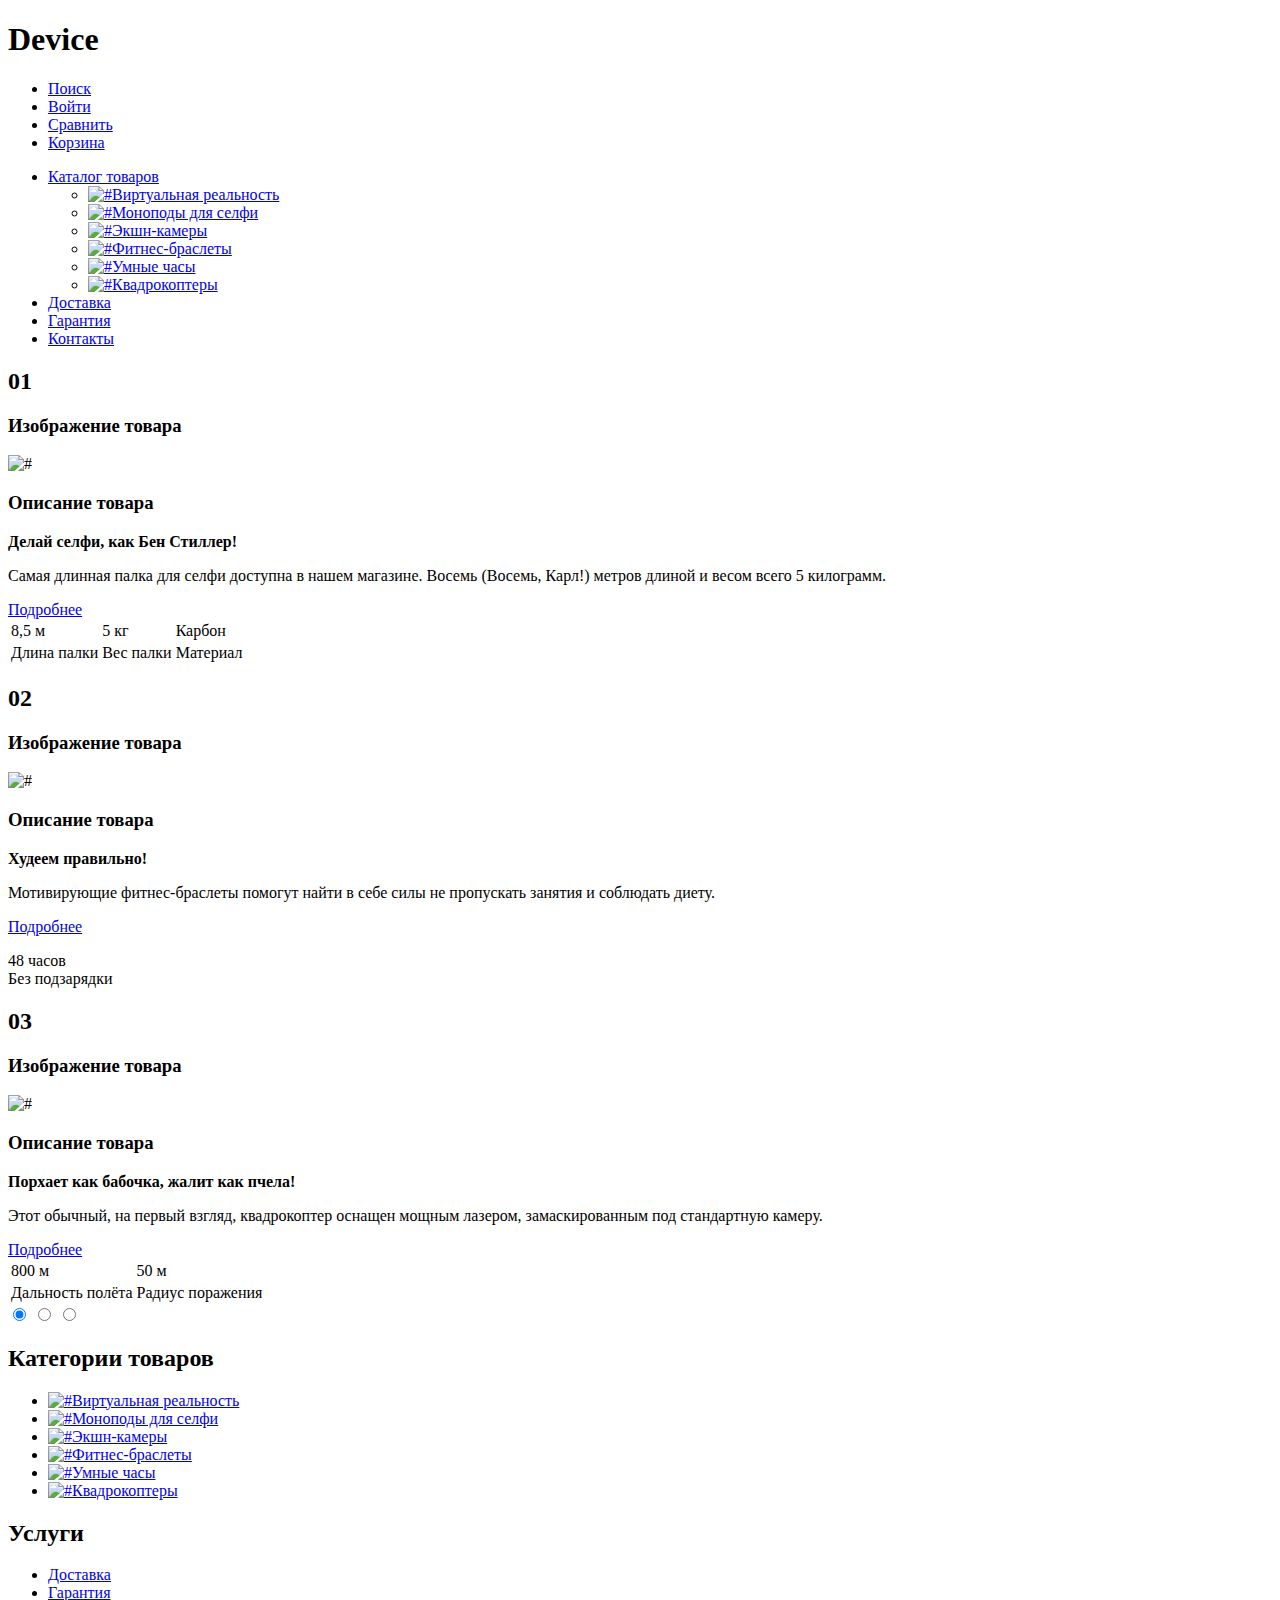
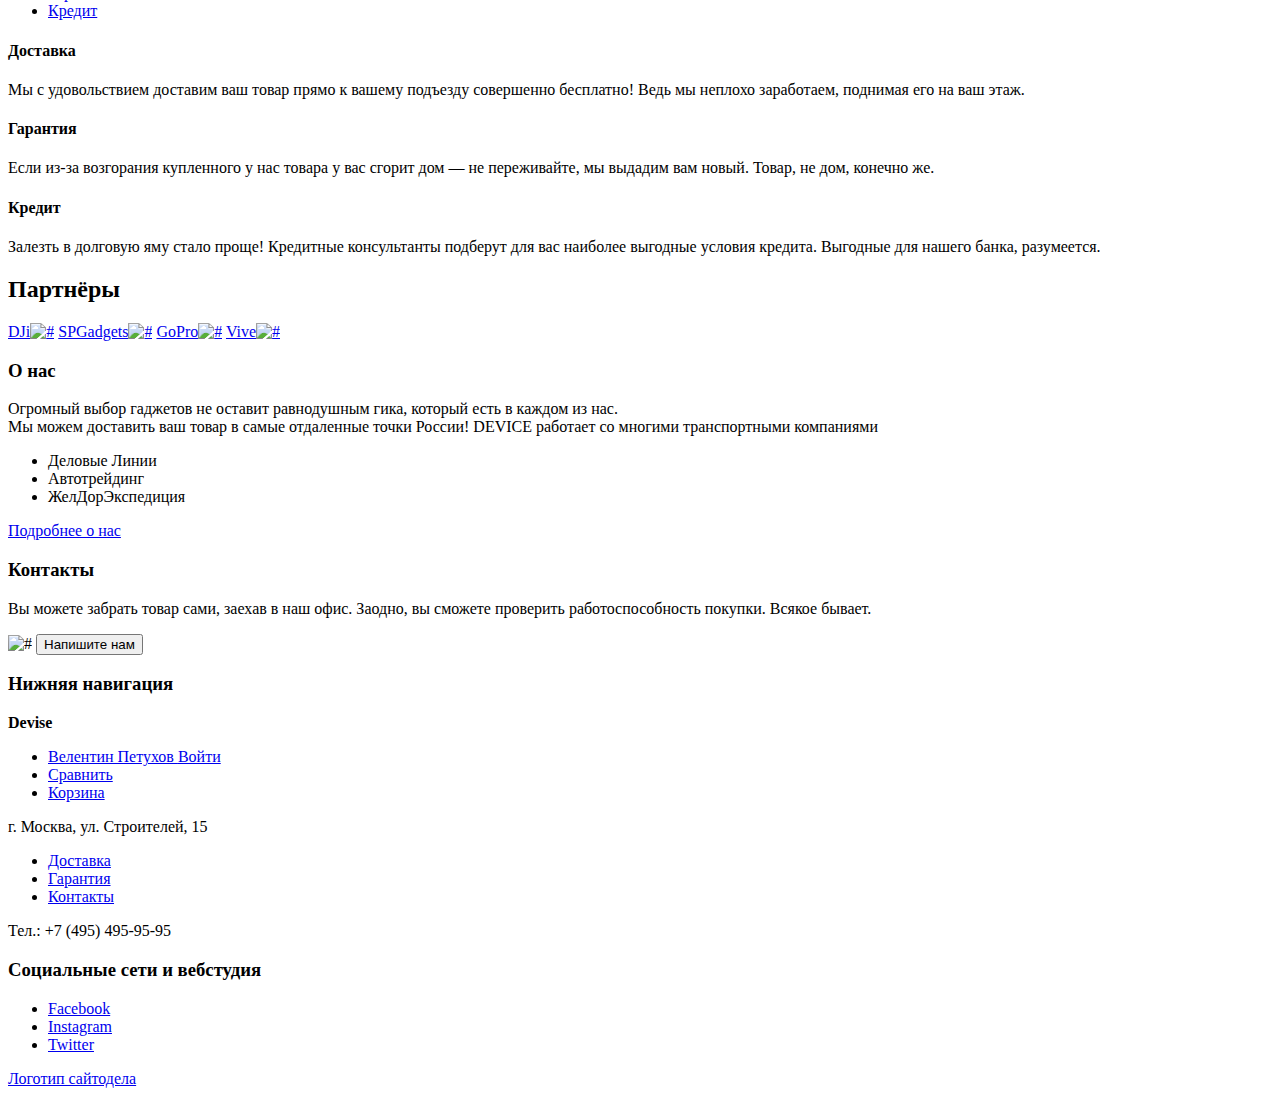
==== index.html @ 318ffa0a "Поменял" ====
<!DOCTYPE html>
<html lang="ru">
<head>
    <meta charset="UTF-8">
    <title>Devise</title>
</head>
<body>
    <header>
        <h1 id="logo">Device</h1>
        <nav>
            <ul class="">
                <li><a href="#">Поиск</a></li>
                <li><a href="#">Войти</a></li>
                <li><a href="#">Сравнить</a></li>
                <li><a href="#">Корзина</a></li>
            </ul>
            <ul class="">
                <li><a href="#">Каталог товаров</a>
                    <ul>
                        <li><a href="#"><img src="#" alt="#">Виртуальная реальность</a></li>
                        <li><a href="#"><img src="#" alt="#">Моноподы для селфи</a></li>
                        <li><a href="#"><img src="#" alt="#">Экшн-камеры</a></li>
                        <li><a href="#"><img src="#" alt="#">Фитнес-браслеты</a></li>
                        <li><a href="#"><img src="#" alt="#">Умные часы</a></li>
                        <li><a href="#"><img src="#" alt="#">Квадрокоптеры</a></li>
                    </ul>
                </li>
                <li><a href="#">Доставка</a></li>
                <li><a href="#">Гарантия</a></li>
                <li><a href="#">Контакты</a></li>
            </ul>
        </nav>
    </header>
    <main>
        <div class="slider-promo">
                <article class="slider-element-1">
                    <h2 class="hidden">01</h2>
                    <section>
                        <h3 class="hidden">Изображение товара</h3>
                        <img src="#" alt="#">
                    </section>
                    <section>
                        <h3 class="hidden">Описание товара</h3>
                        <b>Делай селфи,
                        как Бен Стиллер!</b>
                        <p>Самая длинная палка для селфи доступна в нашем магазине.
                        Восемь (Восемь, Карл!) метров длиной и весом всего 5 килограмм.</p>
                        <a href="#">Подробнее</a>
                        <table>
                            <tr>
                                <td>8,5 м</td>
                                <td>5 кг</td>
                                <td>Карбон</td>
                            </tr>
                            <tr>
                                <td>Длина палки</td>
                                <td>Вес палки</td>
                                <td>Материал</td>
                            </tr>
                        </table>
                    </section>
                </article>
                <article class="slider-element-2">
                    <h2 class="hidden">02</h2>
                    <section>
                        <h3 class="hidden">Изображение товара</h3>
                        <img src="#" alt="#">
                    </section>
                    <section>
                        <h3 class="hidden">Описание товара</h3>
                        <b>Худеем
                        правильно!</b>
                        <p>Мотивирующие фитнес-браслеты помогут найти в себе силы
                        не пропускать занятия и соблюдать диету.</p>
                        <a href="#">Подробнее</a>
                        <p>
                            48 часов<br>
                            <span>Без подзарядки</span>
                        </p>
                    </section>
                </article>
                <article class="slider-element-3">
                    <h2 class="hidden">03</h2>
                    <section>
                        <h3 class="hidden">Изображение товара</h3>
                        <img src="#" alt="#">
                    </section>
                    <section>
                        <h3 class="hidden">Описание товара</h3>
                        <b>Порхает как бабочка,
                        жалит как пчела!</b>
                        <p>Этот обычный, на первый взгляд, квадрокоптер оснащен
                        мощным лазером, замаскированным под стандартную камеру.</p>
                        <a href="#">Подробнее</a>
                        <table>
                            <tr>
                                <td>800 м</td>
                                <td>50 м</td>
                            </tr>
                            <tr>
                                <td>Дальность полёта</td>
                                <td>Радиус поражения</td>
                            </tr>
                        </table>
                    </section>
                </article>
            <form action="№">
                <input type="radio" name="slide-number" value="1" id="slide-1" checked>
                <input type="radio" name="slide-number" value="2" id="slide-2">
                <input type="radio" name="slide-number" value="3" id="slide-3">
            </form>
            <!-- 100% тут блоки надо немного иначе расположить, чтобы работало как надо, но это я пока для наглядности так поставил. Потом бы разобрался) -->
        </div>
        <section class="catalog-categories">
            <h2 class="hidden">Категории товаров</h2>
            <ul>
                <li><a href="#"><img src="#" alt="#">Виртуальная реальность</a></li>
                <li><a href="#"><img src="#" alt="#">Моноподы для селфи</a></li>
                <li><a href="#"><img src="#" alt="#">Экшн-камеры</a></li>
                <li><a href="#"><img src="#" alt="#">Фитнес-браслеты</a></li>
                <li><a href="#"><img src="#" alt="#">Умные часы</a></li>
                <li><a href="#"><img src="#" alt="#">Квадрокоптеры</a></li>
            </ul>
        </section>
        <section class="services">
            <h2 class="hidden">Услуги</h2>
            <ul>
                <li><a href="#">Доставка</a></li>
                <li><a href="#">Гарантия</a></li>
                <li><a href="#">Кредит</a></li>
            </ul>
            <section>
                <h4>Доставка</h4>
                <p>Мы с удовольствием доставим ваш товар прямо к вашему подъезду совершенно бесплатно! Ведь мы неплохо заработаем, поднимая его на ваш этаж.</p>
            </section>
            <section>
                <h4>Гарантия</h4>
                <p>Если из-за возгорания купленного у нас товара у вас сгорит дом — не переживайте, мы выдадим вам новый. Товар, не дом, конечно же.</p>
            </section>
            <section>
                <h4>Кредит</h4>
                <p>Залезть в долговую яму стало проще! Кредитные консультанты подберут для вас наиболее выгодные условия кредита. Выгодные для нашего банка, разумеется.</p>
            </section>
        </section>
        <section class="partners">
            <h2 class="hidden">Партнёры</h2>
            <a href="#">DJi<img src="#" alt="#"></a>
            <a href="#">SPGadgets<img src="#" alt="#"></a>
            <a href="#">GoPro<img src="#" alt="#"></a>
            <a href="#">Vive<img src="#" alt="#"></a>
        </section>
        <div class="container">
            <section class="about us">
                <h3>О нас</h3>
                <p>Огромный выбор гаджетов не оставит равнодушным гика, который есть в каждом из нас.
                <br>
                Мы можем доставить ваш товар в самые отдаленные точки России! DEVICE работает со многими транспортными компаниями</p>
                <ul class="partners-delivery">
                    <li>Деловые Линии</li>
                    <li>Автотрейдинг</li>
                    <li>ЖелДорЭкспедиция</li>
                </ul>
                <a href="#"><span>Подробнее о нас</span></a>
            </section>
            <section class="contacts">
                <h3>Контакты</h3>
                <p>Вы можете забрать товар сами, заехав в наш офис. Заодно, вы сможете проверить работоспособность покупки. Всякое бывает.</p>
                <img src="#" alt="#">
                <button>Напишите нам</button>
            </section>
        </div>
    </main>
    <footer>
        <div class="container">
            <section class="top">
                <h3 class="hidden">Нижняя навигация</h3>
                <a><b>Devise</b></a>
                <ul>
                    <li><a href="#">Велентин Петухов <span>Войти</span></a></li>
                    <li><a href="#">Сравнить</a></li>
                    <li><a href="#">Корзина</a></li>
                </ul>
                <p>г. Москва, ул. Строителей, 15</p>
                <ul>
                    <li><a href="#">Доставка</a></li>
                    <li><a href="#">Гарантия</a></li>
                    <li><a href="#">Контакты</a></li>
                </ul>
                <p>Тел.: +7 (495) 495-95-95</p>
            </section>
            <section class="bottom">
                <h3 class="hidden">Социальные сети и вебстудия</h3>
                <ul>
                    <li><a href="#">Facebook</a></li>
                    <li><a href="#">Instagram</a></li>
                    <li><a href="#">Twitter</a></li>
                </ul>
                <a href="#">Логотип сайтодела</a>
            </section>
        </div>
    </footer>
</body>
</html>
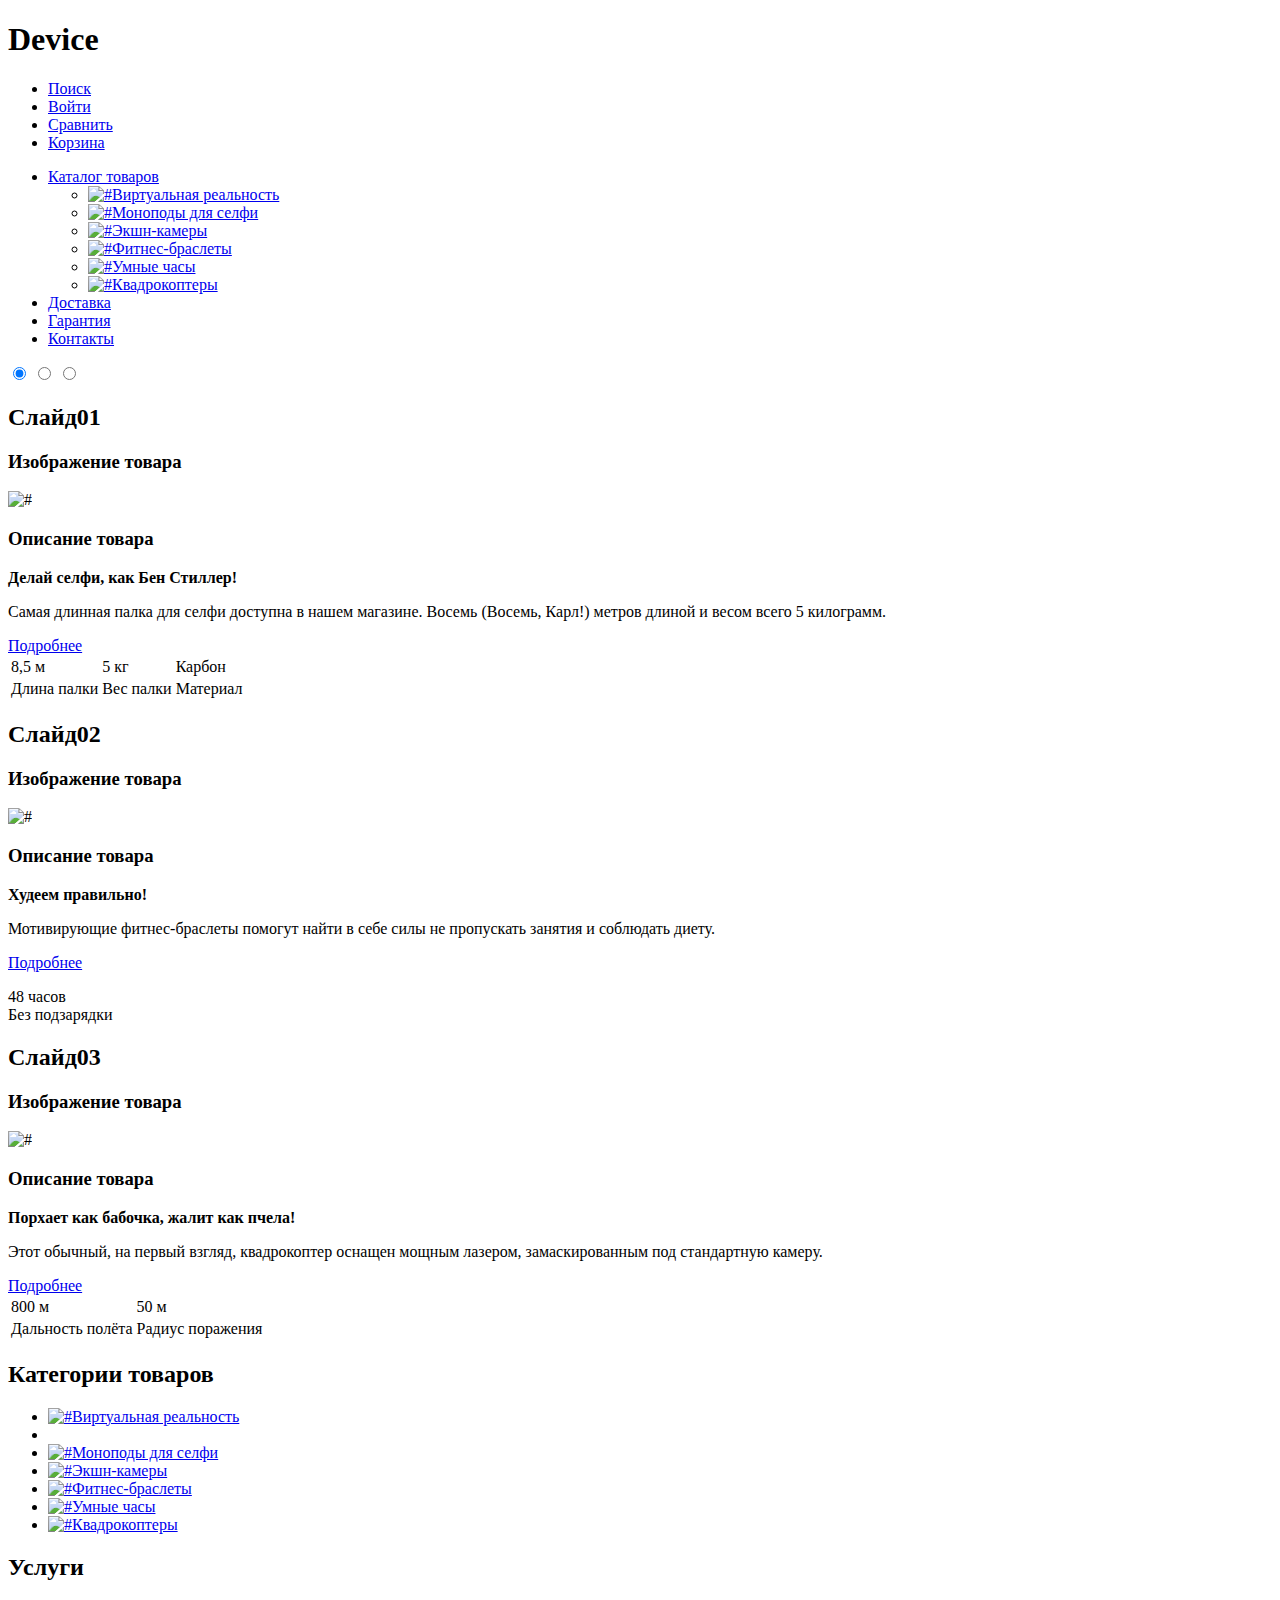
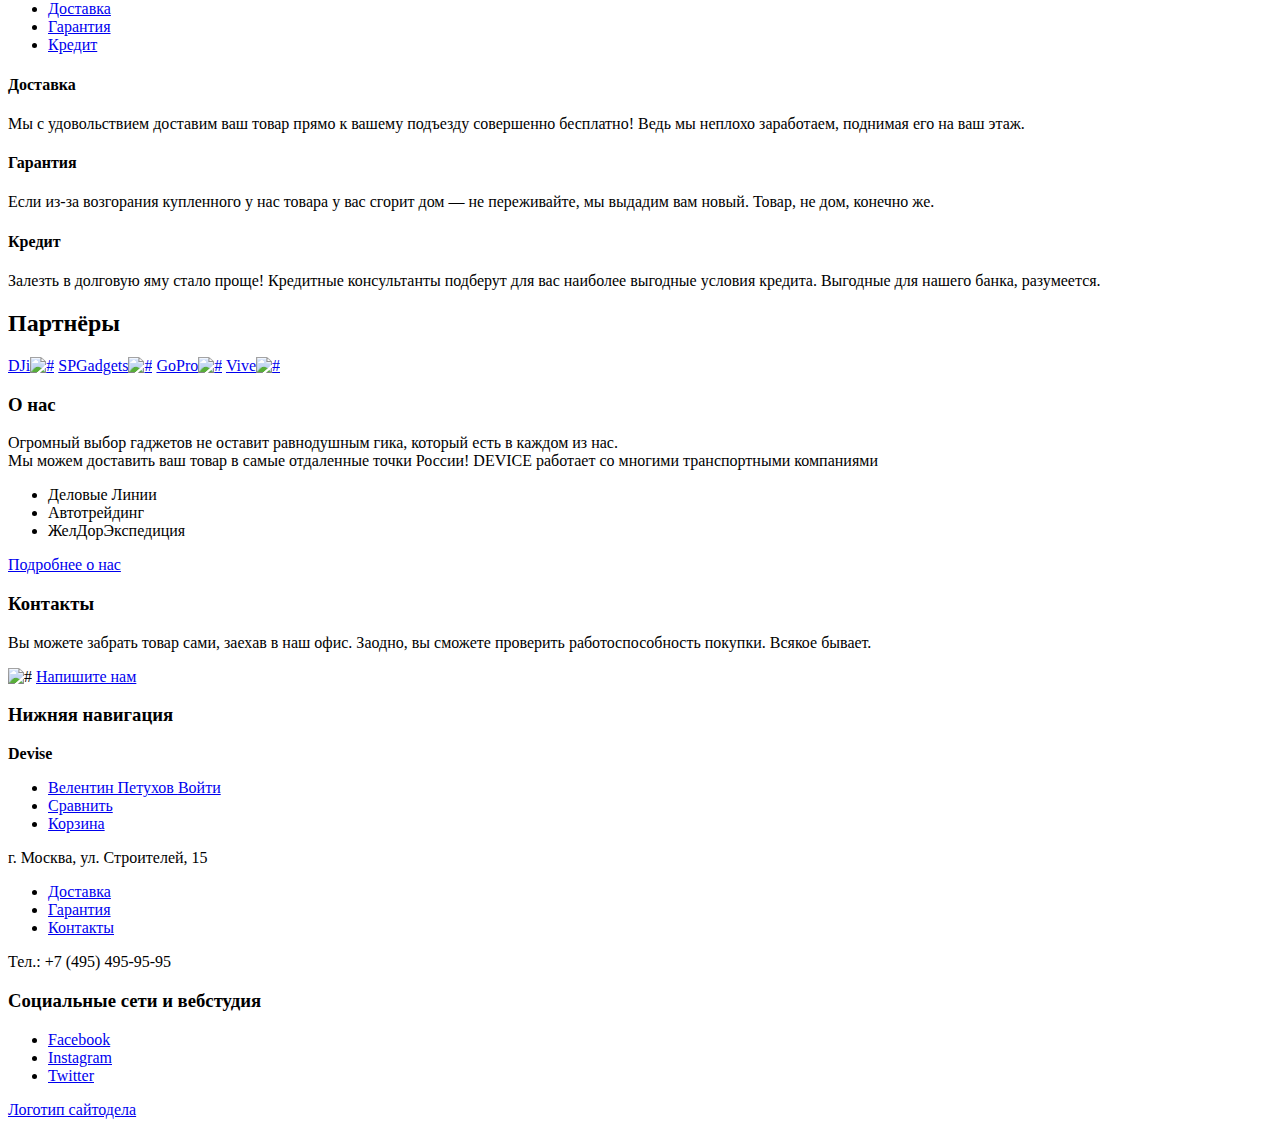
==== commit a3661c02: "Переименовал классы по БЭМ" ====
--- a/index.html
+++ b/index.html
@@ -7,46 +7,49 @@
 <body>
     <header>
         <h1 id="logo">Device</h1>
-        <nav>
-            <ul class="">
-                <li><a href="#">Поиск</a></li>
-                <li><a href="#">Войти</a></li>
-                <li><a href="#">Сравнить</a></li>
-                <li><a href="#">Корзина</a></li>
-            </ul>
-            <ul class="">
-                <li><a href="#">Каталог товаров</a>
+        <nav class="header-navigation">
+            <ul class="header-navigation__user-list">
+                <li class="header-navigation__user-item"><a href="#">Поиск</a></li>
+                <li class="header-navigation__user-item"><a href="#">Войти</a></li>
+                <li class="header-navigation__user-item"><a href="#">Сравнить</a></li>
+                <li class="header-navigation__user-item"><a href="#">Корзина</a></li>
+            </ul>
+            <ul class="header-navigation__site-list">
+                <li class="header-navigation__site-item"><a href="#">Каталог товаров</a>
                     <ul>
-                        <li><a href="#"><img src="#" alt="#">Виртуальная реальность</a></li>
-                        <li><a href="#"><img src="#" alt="#">Моноподы для селфи</a></li>
-                        <li><a href="#"><img src="#" alt="#">Экшн-камеры</a></li>
-                        <li><a href="#"><img src="#" alt="#">Фитнес-браслеты</a></li>
-                        <li><a href="#"><img src="#" alt="#">Умные часы</a></li>
-                        <li><a href="#"><img src="#" alt="#">Квадрокоптеры</a></li>
+                        <li class="header-navigation__site-sub-item"><a href="#"><img src="#" alt="#">Виртуальная реальность</a></li>
+                        <li class="header-navigation__site-sub-item"><a href="#"><img src="#" alt="#">Моноподы для селфи</a></li>
+                        <li class="header-navigation__site-sub-item"><a href="#"><img src="#" alt="#">Экшн-камеры</a></li>
+                        <li class="header-navigation__site-sub-item"><a href="#"><img src="#" alt="#">Фитнес-браслеты</a></li>
+                        <li class="header-navigation__site-sub-item"><a href="#"><img src="#" alt="#">Умные часы</a></li>
+                        <li class="header-navigation__site-sub-item"><a href="#"><img src="#" alt="#">Квадрокоптеры</a></li>
                     </ul>
                 </li>
-                <li><a href="#">Доставка</a></li>
-                <li><a href="#">Гарантия</a></li>
-                <li><a href="#">Контакты</a></li>
+                <li class="header-navigation__site-item"><a href="#">Доставка</a></li>
+                <li class="header-navigation__site-item"><a href="#">Гарантия</a></li>
+                <li class="header-navigation__site-item"><a href="#">Контакты</a></li>
             </ul>
         </nav>
     </header>
     <main>
-        <div class="slider-promo">
-                <article class="slider-element-1">
-                    <h2 class="hidden">01</h2>
-                    <section>
+        <div class="slider">
+            <input type="radio" name="slide-number" value="1" id="slide-1" checked>
+            <input type="radio" name="slide-number" value="2" id="slide-2">
+            <input type="radio" name="slide-number" value="3" id="slide-3">
+            <article class="slider__element-1">
+                    <h2><span class="hidden">Слайд</span>01</h2>
+                    <section class="slider__element-1-image">
                         <h3 class="hidden">Изображение товара</h3>
                         <img src="#" alt="#">
                     </section>
-                    <section>
+                    <section class="slider__element-1__product-description">
                         <h3 class="hidden">Описание товара</h3>
                         <b>Делай селфи,
                         как Бен Стиллер!</b>
                         <p>Самая длинная палка для селфи доступна в нашем магазине.
                         Восемь (Восемь, Карл!) метров длиной и весом всего 5 килограмм.</p>
-                        <a href="#">Подробнее</a>
-                        <table>
+                        <a class="button" href="#">Подробнее</a>
+                        <table class="slider__element-1__feature">
                             <tr>
                                 <td>8,5 м</td>
                                 <td>5 кг</td>
@@ -59,40 +62,40 @@
                             </tr>
                         </table>
                     </section>
-                </article>
-                <article class="slider-element-2">
-                    <h2 class="hidden">02</h2>
-                    <section>
+            </article>
+            <article class="slider__element-2">
+                    <h2><span class="hidden">Слайд</span>02</h2>
+                    <section class="slider__element-2-image">
                         <h3 class="hidden">Изображение товара</h3>
                         <img src="#" alt="#">
                     </section>
-                    <section>
+                    <section class="slider__element-2__product-description">
                         <h3 class="hidden">Описание товара</h3>
                         <b>Худеем
                         правильно!</b>
                         <p>Мотивирующие фитнес-браслеты помогут найти в себе силы
                         не пропускать занятия и соблюдать диету.</p>
                         <a href="#">Подробнее</a>
-                        <p>
+                        <p class="slider__element-1__feature">
                             48 часов<br>
                             <span>Без подзарядки</span>
                         </p>
                     </section>
-                </article>
-                <article class="slider-element-3">
-                    <h2 class="hidden">03</h2>
-                    <section>
+            </article>
+            <article class="slider__element-3">
+                    <h2><span class="hidden">Слайд</span>03</h2>
+                    <section class="slider__element-3-image">
                         <h3 class="hidden">Изображение товара</h3>
                         <img src="#" alt="#">
                     </section>
-                    <section>
+                    <section class="slider__element-3__product-description">
                         <h3 class="hidden">Описание товара</h3>
                         <b>Порхает как бабочка,
                         жалит как пчела!</b>
                         <p>Этот обычный, на первый взгляд, квадрокоптер оснащен
                         мощным лазером, замаскированным под стандартную камеру.</p>
                         <a href="#">Подробнее</a>
-                        <table>
+                        <table class="slider__element-1__feature">
                             <tr>
                                 <td>800 м</td>
                                 <td>50 м</td>
@@ -103,59 +106,54 @@
                             </tr>
                         </table>
                     </section>
-                </article>
-            <form action="№">
-                <input type="radio" name="slide-number" value="1" id="slide-1" checked>
-                <input type="radio" name="slide-number" value="2" id="slide-2">
-                <input type="radio" name="slide-number" value="3" id="slide-3">
-            </form>
+            </article>
             <!-- 100% тут блоки надо немного иначе расположить, чтобы работало как надо, но это я пока для наглядности так поставил. Потом бы разобрался) -->
         </div>
         <section class="catalog-categories">
             <h2 class="hidden">Категории товаров</h2>
-            <ul>
-                <li><a href="#"><img src="#" alt="#">Виртуальная реальность</a></li>
-                <li><a href="#"><img src="#" alt="#">Моноподы для селфи</a></li>
-                <li><a href="#"><img src="#" alt="#">Экшн-камеры</a></li>
+            <ul class="catalog-categories__list">
+                <li class="catalog-categories__item"><a href="#"><img src="#" alt="#">Виртуальная реальность<a><li>
+                <li class="catalog-categories__item"><a href="#"><img src="#" alt="#">Моноподы для селфи</a></li>
+                <li class="catalog-categories__item"><a href="#"><img src="#" alt="#">Экшн-камеры</a></li>
                 <li><a href="#"><img src="#" alt="#">Фитнес-браслеты</a></li>
-                <li><a href="#"><img src="#" alt="#">Умные часы</a></li>
-                <li><a href="#"><img src="#" alt="#">Квадрокоптеры</a></li>
+                <li class="catalog-categories__item"><a href="#"><img src="#" alt="#">Умные часы</a></li>
+                <li class="catalog-categories__item"><a href="#"><img src="#" alt="#">Квадрокоптеры</a></li>
             </ul>
         </section>
         <section class="services">
             <h2 class="hidden">Услуги</h2>
-            <ul>
+            <ul class="services__list">
                 <li><a href="#">Доставка</a></li>
                 <li><a href="#">Гарантия</a></li>
                 <li><a href="#">Кредит</a></li>
             </ul>
-            <section>
+            <section class="services__description">
                 <h4>Доставка</h4>
                 <p>Мы с удовольствием доставим ваш товар прямо к вашему подъезду совершенно бесплатно! Ведь мы неплохо заработаем, поднимая его на ваш этаж.</p>
             </section>
-            <section>
+            <section class="services__description">
                 <h4>Гарантия</h4>
                 <p>Если из-за возгорания купленного у нас товара у вас сгорит дом — не переживайте, мы выдадим вам новый. Товар, не дом, конечно же.</p>
             </section>
-            <section>
+            <section class="services__description">
                 <h4>Кредит</h4>
                 <p>Залезть в долговую яму стало проще! Кредитные консультанты подберут для вас наиболее выгодные условия кредита. Выгодные для нашего банка, разумеется.</p>
             </section>
         </section>
         <section class="partners">
             <h2 class="hidden">Партнёры</h2>
-            <a href="#">DJi<img src="#" alt="#"></a>
-            <a href="#">SPGadgets<img src="#" alt="#"></a>
-            <a href="#">GoPro<img src="#" alt="#"></a>
-            <a href="#">Vive<img src="#" alt="#"></a>
+            <a class="partners__company" href="#">DJi<img src="#" alt="#"></a>
+            <a class="partners__company" href="#">SPGadgets<img src="#" alt="#"></a>
+            <a class="partners__company" href="#">GoPro<img src="#" alt="#"></a>
+            <a class="partners__company" href="#">Vive<img src="#" alt="#"></a>
         </section>
         <div class="container">
-            <section class="about us">
+            <section class="about-us">
                 <h3>О нас</h3>
                 <p>Огромный выбор гаджетов не оставит равнодушным гика, который есть в каждом из нас.
                 <br>
                 Мы можем доставить ваш товар в самые отдаленные точки России! DEVICE работает со многими транспортными компаниями</p>
-                <ul class="partners-delivery">
+                <ul class="about-us__partners-delivery">
                     <li>Деловые Линии</li>
                     <li>Автотрейдинг</li>
                     <li>ЖелДорЭкспедиция</li>
@@ -166,36 +164,36 @@
                 <h3>Контакты</h3>
                 <p>Вы можете забрать товар сами, заехав в наш офис. Заодно, вы сможете проверить работоспособность покупки. Всякое бывает.</p>
                 <img src="#" alt="#">
-                <button>Напишите нам</button>
+                <a class="button" href="#">Напишите нам</a>
             </section>
         </div>
     </main>
     <footer>
         <div class="container">
-            <section class="top">
+            <section class="footer-navigation">
                 <h3 class="hidden">Нижняя навигация</h3>
                 <a><b>Devise</b></a>
-                <ul>
-                    <li><a href="#">Велентин Петухов <span>Войти</span></a></li>
-                    <li><a href="#">Сравнить</a></li>
-                    <li><a href="#">Корзина</a></li>
+                <ul class="footer-navigation__list-user">
+                    <li class="footer-navigation__user-item"><a href="#">Велентин Петухов <span>Войти</span></a></li>
+                    <li class="footer-navigation__user-iten"><a href="#">Сравнить</a></li>
+                    <li class="footer-navigation__user-item"><a href="#">Корзина</a></li>
                 </ul>
                 <p>г. Москва, ул. Строителей, 15</p>
-                <ul>
-                    <li><a href="#">Доставка</a></li>
-                    <li><a href="#">Гарантия</a></li>
-                    <li><a href="#">Контакты</a></li>
+                <ul class="footer-navigation__list-site">
+                    <li class="footer-navigation__site-item"><a href="#">Доставка</a></li>
+                    <li class="footer-navigation__site-item"><a href="#">Гарантия</a></li>
+                    <li class="footer-navigation__site-item"><a href="#">Контакты</a></li>
                 </ul>
                 <p>Тел.: +7 (495) 495-95-95</p>
             </section>
-            <section class="bottom">
+            <section class="social">
                 <h3 class="hidden">Социальные сети и вебстудия</h3>
-                <ul>
-                    <li><a href="#">Facebook</a></li>
-                    <li><a href="#">Instagram</a></li>
-                    <li><a href="#">Twitter</a></li>
-                </ul>
-                <a href="#">Логотип сайтодела</a>
+                <ul class="social__list">
+                    <li class="social__item"><a href="#">Facebook</a></li>
+                    <li class="social__item"><a href="#">Instagram</a></li>
+                    <li class="social__item"><a href="#">Twitter</a></li>
+                </ul>
+                <a class="social__studio" href="#">Логотип сайтодела</a>
             </section>
         </div>
     </footer>
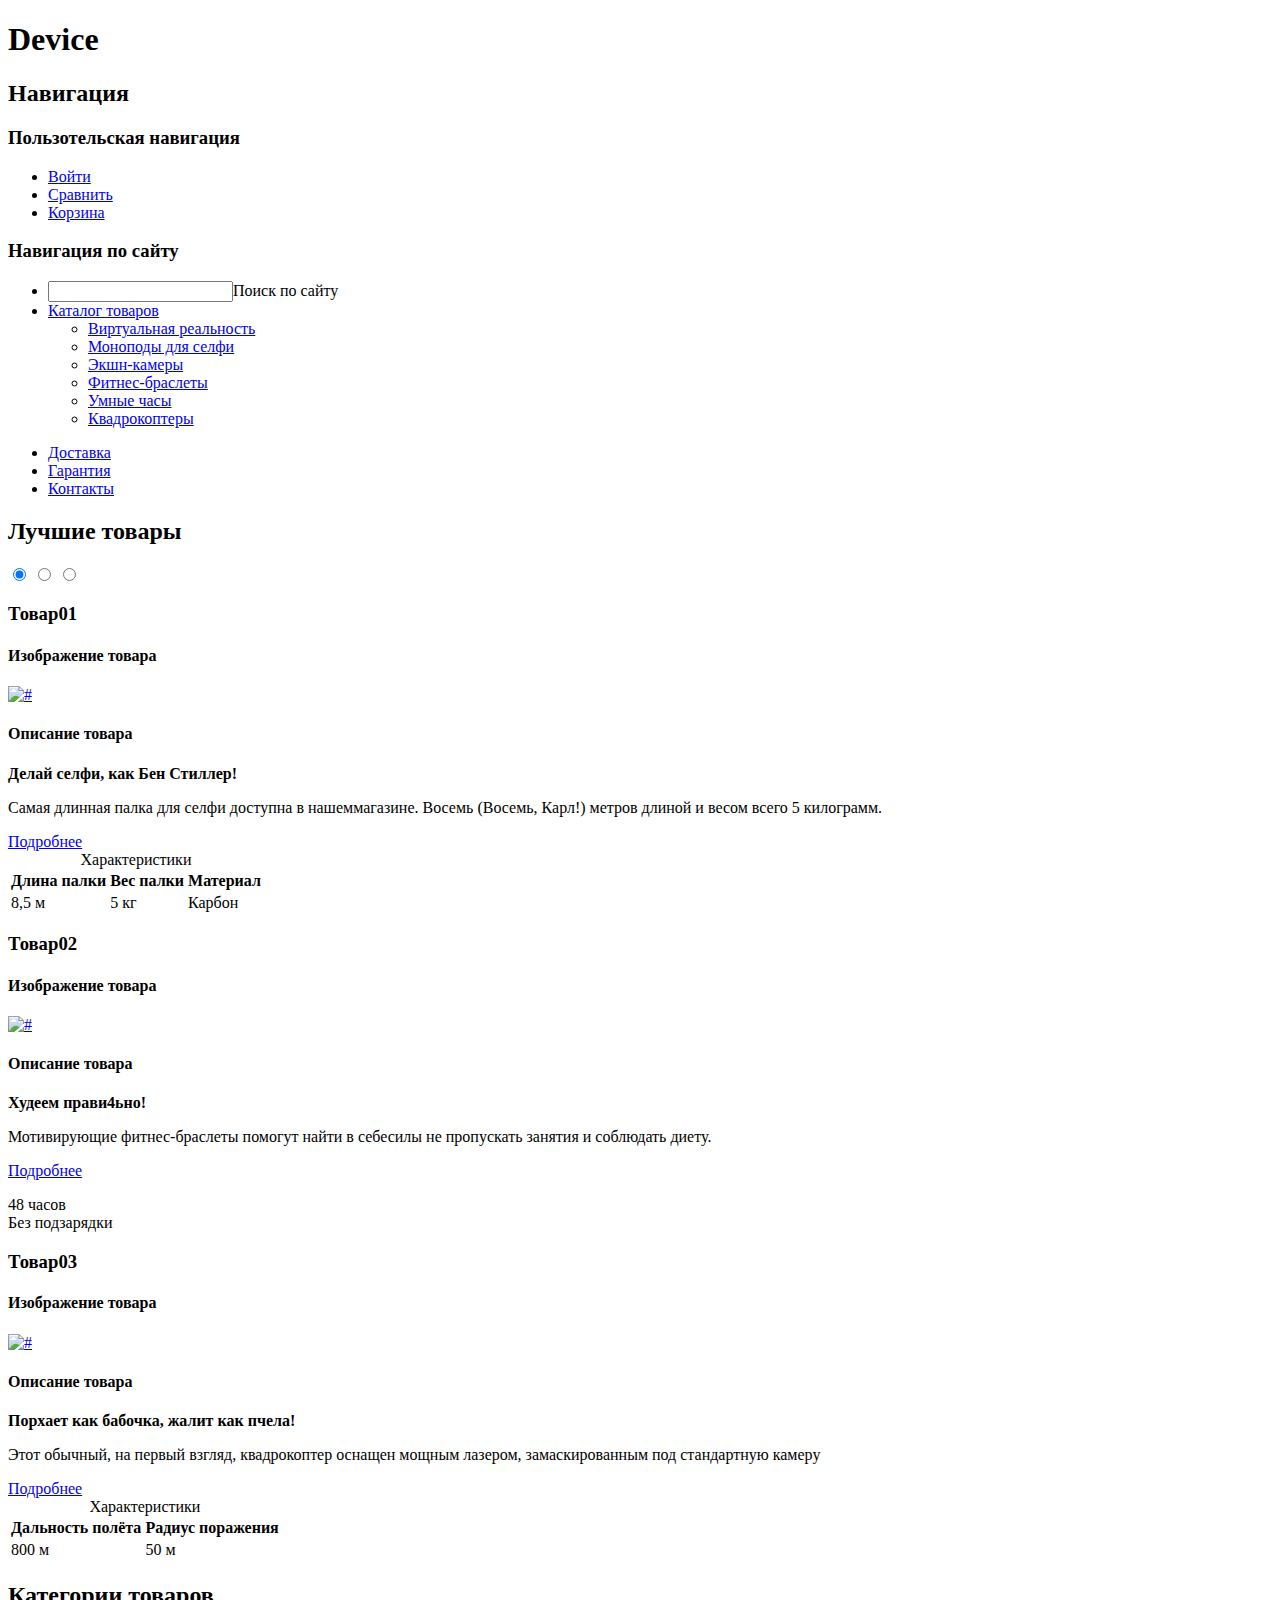
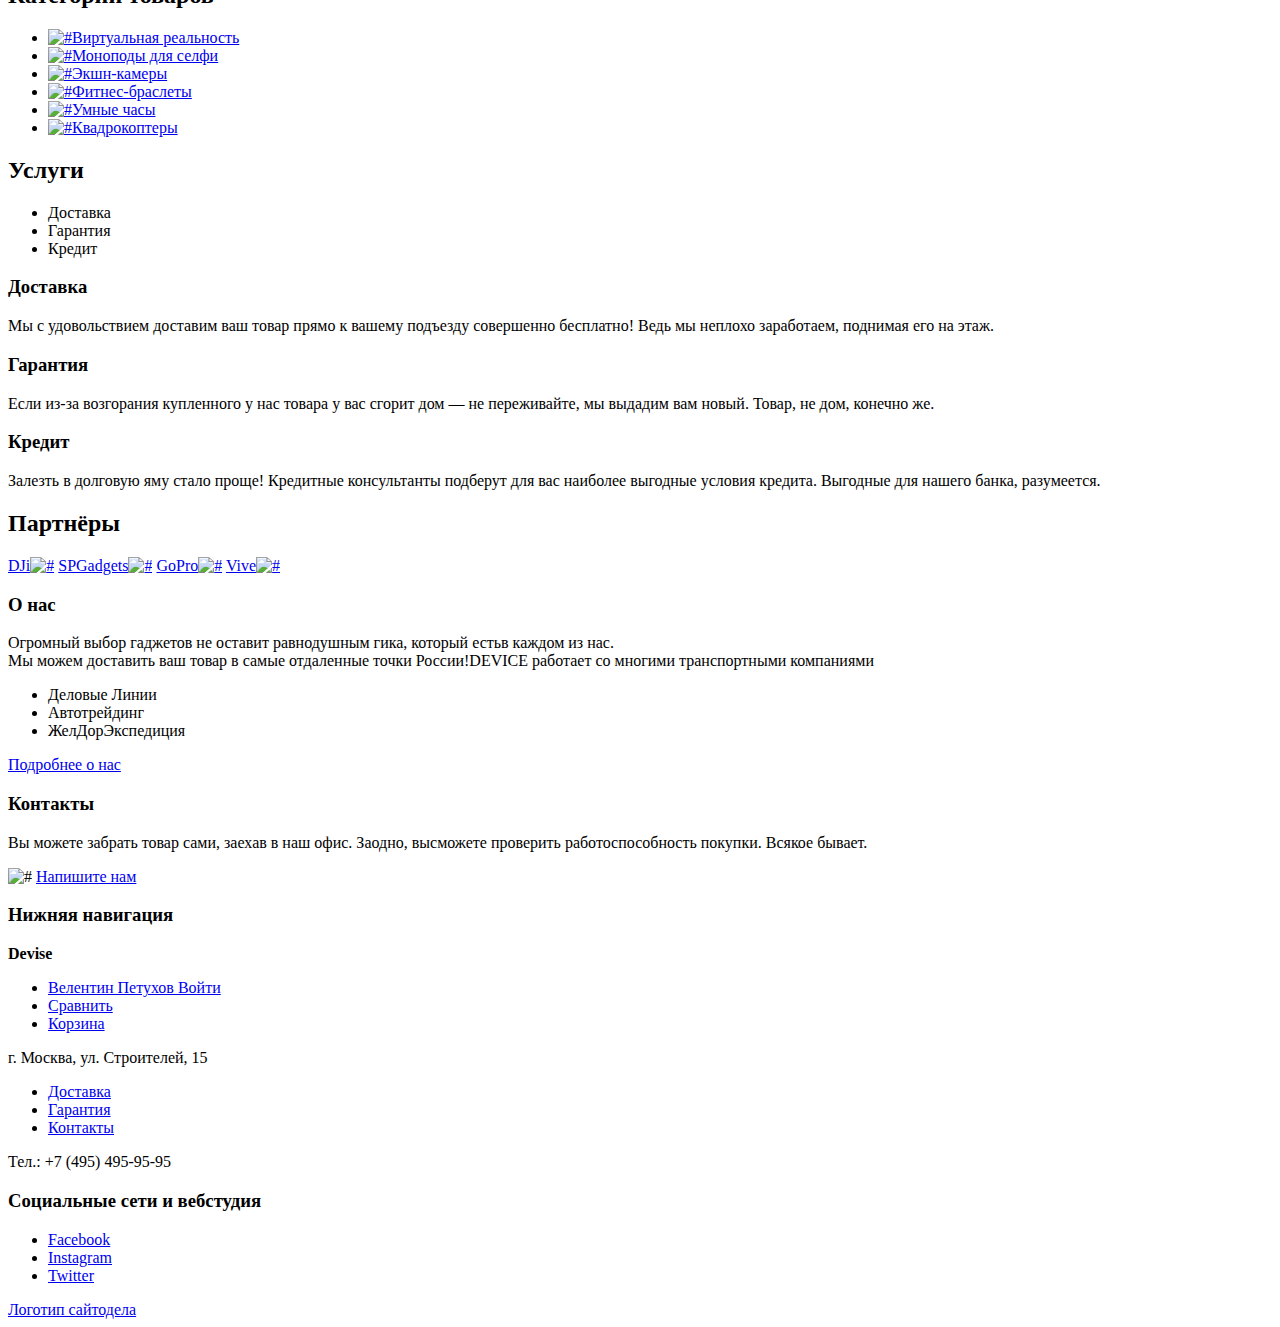
==== commit 3930bd1b: "Ещё дополнил" ====
--- a/index.html
+++ b/index.html
@@ -1,201 +1,294 @@
 <!DOCTYPE html>
 <html lang="ru">
 <head>
-    <meta charset="UTF-8">
-    <title>Devise</title>
+  <meta charset="UTF-8">
+  <title>Devise</title>
 </head>
 <body>
-    <header>
-        <h1 id="logo">Device</h1>
-        <nav class="header-navigation">
-            <ul class="header-navigation__user-list">
-                <li class="header-navigation__user-item"><a href="#">Поиск</a></li>
-                <li class="header-navigation__user-item"><a href="#">Войти</a></li>
-                <li class="header-navigation__user-item"><a href="#">Сравнить</a></li>
-                <li class="header-navigation__user-item"><a href="#">Корзина</a></li>
-            </ul>
-            <ul class="header-navigation__site-list">
-                <li class="header-navigation__site-item"><a href="#">Каталог товаров</a>
-                    <ul>
-                        <li class="header-navigation__site-sub-item"><a href="#"><img src="#" alt="#">Виртуальная реальность</a></li>
-                        <li class="header-navigation__site-sub-item"><a href="#"><img src="#" alt="#">Моноподы для селфи</a></li>
-                        <li class="header-navigation__site-sub-item"><a href="#"><img src="#" alt="#">Экшн-камеры</a></li>
-                        <li class="header-navigation__site-sub-item"><a href="#"><img src="#" alt="#">Фитнес-браслеты</a></li>
-                        <li class="header-navigation__site-sub-item"><a href="#"><img src="#" alt="#">Умные часы</a></li>
-                        <li class="header-navigation__site-sub-item"><a href="#"><img src="#" alt="#">Квадрокоптеры</a></li>
-                    </ul>
-                </li>
-                <li class="header-navigation__site-item"><a href="#">Доставка</a></li>
-                <li class="header-navigation__site-item"><a href="#">Гарантия</a></li>
-                <li class="header-navigation__site-item"><a href="#">Контакты</a></li>
-            </ul>
-        </nav>
-    </header>
-    <main>
-        <div class="slider">
-            <input type="radio" name="slide-number" value="1" id="slide-1" checked>
-            <input type="radio" name="slide-number" value="2" id="slide-2">
-            <input type="radio" name="slide-number" value="3" id="slide-3">
-            <article class="slider__element-1">
-                    <h2><span class="hidden">Слайд</span>01</h2>
-                    <section class="slider__element-1-image">
-                        <h3 class="hidden">Изображение товара</h3>
-                        <img src="#" alt="#">
-                    </section>
-                    <section class="slider__element-1__product-description">
-                        <h3 class="hidden">Описание товара</h3>
-                        <b>Делай селфи,
-                        как Бен Стиллер!</b>
-                        <p>Самая длинная палка для селфи доступна в нашем магазине.
-                        Восемь (Восемь, Карл!) метров длиной и весом всего 5 килограмм.</p>
-                        <a class="button" href="#">Подробнее</a>
-                        <table class="slider__element-1__feature">
-                            <tr>
-                                <td>8,5 м</td>
-                                <td>5 кг</td>
-                                <td>Карбон</td>
-                            </tr>
-                            <tr>
-                                <td>Длина палки</td>
-                                <td>Вес палки</td>
-                                <td>Материал</td>
-                            </tr>
-                        </table>
-                    </section>
-            </article>
-            <article class="slider__element-2">
-                    <h2><span class="hidden">Слайд</span>02</h2>
-                    <section class="slider__element-2-image">
-                        <h3 class="hidden">Изображение товара</h3>
-                        <img src="#" alt="#">
-                    </section>
-                    <section class="slider__element-2__product-description">
-                        <h3 class="hidden">Описание товара</h3>
-                        <b>Худеем
-                        правильно!</b>
-                        <p>Мотивирующие фитнес-браслеты помогут найти в себе силы
-                        не пропускать занятия и соблюдать диету.</p>
-                        <a href="#">Подробнее</a>
-                        <p class="slider__element-1__feature">
-                            48 часов<br>
-                            <span>Без подзарядки</span>
-                        </p>
-                    </section>
-            </article>
-            <article class="slider__element-3">
-                    <h2><span class="hidden">Слайд</span>03</h2>
-                    <section class="slider__element-3-image">
-                        <h3 class="hidden">Изображение товара</h3>
-                        <img src="#" alt="#">
-                    </section>
-                    <section class="slider__element-3__product-description">
-                        <h3 class="hidden">Описание товара</h3>
-                        <b>Порхает как бабочка,
-                        жалит как пчела!</b>
-                        <p>Этот обычный, на первый взгляд, квадрокоптер оснащен
-                        мощным лазером, замаскированным под стандартную камеру.</p>
-                        <a href="#">Подробнее</a>
-                        <table class="slider__element-1__feature">
-                            <tr>
-                                <td>800 м</td>
-                                <td>50 м</td>
-                            </tr>
-                            <tr>
-                                <td>Дальность полёта</td>
-                                <td>Радиус поражения</td>
-                            </tr>
-                        </table>
-                    </section>
-            </article>
-            <!-- 100% тут блоки надо немного иначе расположить, чтобы работало как надо, но это я пока для наглядности так поставил. Потом бы разобрался) -->
-        </div>
-        <section class="catalog-categories">
-            <h2 class="hidden">Категории товаров</h2>
-            <ul class="catalog-categories__list">
-                <li class="catalog-categories__item"><a href="#"><img src="#" alt="#">Виртуальная реальность<a><li>
-                <li class="catalog-categories__item"><a href="#"><img src="#" alt="#">Моноподы для селфи</a></li>
-                <li class="catalog-categories__item"><a href="#"><img src="#" alt="#">Экшн-камеры</a></li>
-                <li><a href="#"><img src="#" alt="#">Фитнес-браслеты</a></li>
-                <li class="catalog-categories__item"><a href="#"><img src="#" alt="#">Умные часы</a></li>
-                <li class="catalog-categories__item"><a href="#"><img src="#" alt="#">Квадрокоптеры</a></li>
-            </ul>
-        </section>
-        <section class="services">
-            <h2 class="hidden">Услуги</h2>
-            <ul class="services__list">
-                <li><a href="#">Доставка</a></li>
-                <li><a href="#">Гарантия</a></li>
-                <li><a href="#">Кредит</a></li>
-            </ul>
-            <section class="services__description">
-                <h4>Доставка</h4>
-                <p>Мы с удовольствием доставим ваш товар прямо к вашему подъезду совершенно бесплатно! Ведь мы неплохо заработаем, поднимая его на ваш этаж.</p>
-            </section>
-            <section class="services__description">
-                <h4>Гарантия</h4>
-                <p>Если из-за возгорания купленного у нас товара у вас сгорит дом — не переживайте, мы выдадим вам новый. Товар, не дом, конечно же.</p>
-            </section>
-            <section class="services__description">
-                <h4>Кредит</h4>
-                <p>Залезть в долговую яму стало проще! Кредитные консультанты подберут для вас наиболее выгодные условия кредита. Выгодные для нашего банка, разумеется.</p>
-            </section>
-        </section>
-        <section class="partners">
-            <h2 class="hidden">Партнёры</h2>
-            <a class="partners__company" href="#">DJi<img src="#" alt="#"></a>
-            <a class="partners__company" href="#">SPGadgets<img src="#" alt="#"></a>
-            <a class="partners__company" href="#">GoPro<img src="#" alt="#"></a>
-            <a class="partners__company" href="#">Vive<img src="#" alt="#"></a>
-        </section>
-        <div class="container">
-            <section class="about-us">
-                <h3>О нас</h3>
-                <p>Огромный выбор гаджетов не оставит равнодушным гика, который есть в каждом из нас.
-                <br>
-                Мы можем доставить ваш товар в самые отдаленные точки России! DEVICE работает со многими транспортными компаниями</p>
-                <ul class="about-us__partners-delivery">
-                    <li>Деловые Линии</li>
-                    <li>Автотрейдинг</li>
-                    <li>ЖелДорЭкспедиция</li>
-                </ul>
-                <a href="#"><span>Подробнее о нас</span></a>
-            </section>
-            <section class="contacts">
-                <h3>Контакты</h3>
-                <p>Вы можете забрать товар сами, заехав в наш офис. Заодно, вы сможете проверить работоспособность покупки. Всякое бывает.</p>
-                <img src="#" alt="#">
-                <a class="button" href="#">Напишите нам</a>
-            </section>
-        </div>
-    </main>
-    <footer>
-        <div class="container">
-            <section class="footer-navigation">
-                <h3 class="hidden">Нижняя навигация</h3>
-                <a><b>Devise</b></a>
-                <ul class="footer-navigation__list-user">
-                    <li class="footer-navigation__user-item"><a href="#">Велентин Петухов <span>Войти</span></a></li>
-                    <li class="footer-navigation__user-iten"><a href="#">Сравнить</a></li>
-                    <li class="footer-navigation__user-item"><a href="#">Корзина</a></li>
-                </ul>
-                <p>г. Москва, ул. Строителей, 15</p>
-                <ul class="footer-navigation__list-site">
-                    <li class="footer-navigation__site-item"><a href="#">Доставка</a></li>
-                    <li class="footer-navigation__site-item"><a href="#">Гарантия</a></li>
-                    <li class="footer-navigation__site-item"><a href="#">Контакты</a></li>
-                </ul>
-                <p>Тел.: +7 (495) 495-95-95</p>
-            </section>
-            <section class="social">
-                <h3 class="hidden">Социальные сети и вебстудия</h3>
-                <ul class="social__list">
-                    <li class="social__item"><a href="#">Facebook</a></li>
-                    <li class="social__item"><a href="#">Instagram</a></li>
-                    <li class="social__item"><a href="#">Twitter</a></li>
-                </ul>
-                <a class="social__studio" href="#">Логотип сайтодела</a>
-            </section>
-        </div>
-    </footer>
+  <header>
+    <h1 class="logo">Device</h1>
+    <nav class="header-navigation">
+      <h2 class="hidden">Навигация</h2>
+      <div class="column column-right">
+        <section class="header-navigation__user">
+          <h3 class="hidden">Пользотельская навигация</h3>
+          <ul class="header-navigation__user-list">
+            <li class="header-navigation__user-item        
+                       header-navigation__user-item__login">
+              <a href="#">Войти</a>
+            </li>
+            <li class="header-navigation__user-item        
+                       header-navigation__user-item__compare">
+              <a href="#">Сравнить</a>
+            </li>
+            <li class="header-navigation__user-item        
+                       header-navigation__user-item__cart">
+              <a href="#">Корзина</a>
+            </li>
+          </ul>
+        </section>
+      </div>
+      <section class="header-navigation__site">
+        <h3 class="hidden">Навигация по сайту</h3>
+        <div class="column column-left">
+          <ul class="header-navigation__site__goods-list">
+            <li class="header-navigation__goods-item            
+                       header-navigation__goods-item__search">
+              <form action="#">
+                <label><input type="search">Поиск по сайту</label>
+              </form>
+            </li>
+            <li class="header-navigation__goods-item
+                       header-navigation__goods-item__catalog">
+              <a href="#">Каталог товаров</a>
+              <ul class="header-navigation__catalog-list">
+                <li class="header-navigation__catalog-item">
+                  <a href="#">Виртуальная реальность</a>
+                </li>
+                <li class="header-navigation__catalog-item">
+                  <a href="#">Моноподы для селфи</a>
+                </li>
+                <li class="header-navigation__catalog-item">
+                  <a href="#">Экшн-камеры</a>
+                </li>
+                <li class="header-navigation__catalog-item">
+                  <a href="#">Фитнес-браслеты</a>
+                </li>
+                <li class="header-navigation__catalog-item">
+                  <a href="#">Умные часы</a></li>
+                <li class="header-navigation__catalog-item">
+                  <a href="#">Квадрокоптеры</a>
+                </li>
+              </ul>
+            </li>
+          </ul>
+        </div>
+        <div class="colum-right">
+          <ul class="header-navigation__site__services-list">
+            <li class="header-navigation__services-item
+                       header-navigation__services-item__delivery">
+              <a href="#">Доставка</a>
+            </li>
+            <li class="header-navigation__services-item
+                       header-navigation__services-item__warranty">
+              <a href="#">Гарантия</a>
+            </li>
+            <li class="header-navigation__services-item
+                       header-navigation__services-item__contacts">
+              <a href="#">Контакты</a>
+            </li>
+          </ul>
+        </div>
+      </section>
+    </nav>
+  </header>
+  <main>
+    <div class="slider-promo">
+      <h2 class="hidden">Лучшие товары</h2>
+      <input type="radio" name="slide-number" value="1" id="slide-1" checked>
+      <input type="radio" name="slide-number" value="2" id="slide-2">
+      <input type="radio" name="slide-number" value="3" id="slide-3">
+      <article class="slider-promo__good 
+                      slider-promo__good-1">
+        <h3><span>Товар</span>01</h3>
+        <div class="column column-left">
+          <section class="slider-promo__good__image">
+            <h4 class="hidden">Изображение товара</h4>
+            <a href="#"><img src="#" alt="#"></a>
+          </section>
+        </div>
+        <div class="column column-right">
+          <section class="slider-promo__good__description">
+            <h4 class="hidden">Описание товара</h4>
+            <b>Делай селфи, 
+              как Бен Стиллер!</b>
+            <p>Самая длинная палка для селфи доступна в нашеммагазине. 
+              Восемь (Восемь, Карл!) метров длиной и весом всего 5 килограмм.</p>
+            <a class="button" href="#">Подробнее</a>
+            <table class="slider-promo__good__feature">
+              <caption class="hidden">Характеристики</caption>
+              <tr>
+                <th>Длина палки</th>
+                <th>Вес палки</th>
+                <th>Материал</th>
+              </tr>
+              <tr>
+                <td>8,5 м</td>
+                <td>5 кг</td>
+                <td>Карбон</td>
+              </tr>
+            </table>
+          </section>
+        </div>
+      </article>
+      <article class="slider-promo__good 
+                      slider-promo__good-2">
+        <h3><span class="hidden">Товар</span>02</h3>
+        <div class="column column-left">
+          <section class="slider-promo__good__image">
+            <h4 class="hidden">Изображение товара</h4>
+            <a href="#"><img src="#" alt="#"></a>
+          </section>
+        </div>
+        <section class="slider-promo__good__description">
+          <h4 class="hidden">Описание товара</h4>
+          <b>Худеем
+            прави4ьно!</b>
+          <p>Мотивирующие фитнес-браслеты помогут найти в себесилы
+            не пропускать занятия и соблюдать диету.</p>
+          <a class="button" href="#">Подробнее</a>
+          <p class="slider-promo__good__feature">
+            48 часов<br>
+            <span>Без подзарядки</span>
+          </p>
+        </section>
+      </article>
+      <article class="slider-promo__good 
+                      slider-promo__good-3">
+        <h3><span class="hidden">Товар</span>03</h3>
+        <div class="colum-left">
+          <section class="slider-promo__good__image">
+            <h4 class="hidden">Изображение товара</h4>
+            <a href="#"><img src="#" alt="#"></a>
+          </section>
+        </div>
+        <div class="column column-right">
+          <section class="slider-promo__good__description">
+            <h4 class="hidden">Описание товара</h4>
+            <b>Порхает как бабочка,
+              жалит как пчела!</b>
+            <p>Этот обычный, на первый взгляд, квадрокоптер оснащен
+              мощным лазером, замаскированным под стандартную камеру</p>
+            <a href="#">Подробнее</a>
+            <table class="slider-promo__good__feature">
+              <caption class="hidden">Характеристики</caption>
+              <tr>
+                <th>Дальность полёта</th>
+                <th>Радиус поражения</th>
+              </tr>
+              <tr>
+                <td>800 м</td>
+                <td>50 м</td>
+              </tr>
+            </table>
+          </section>
+        </div>
+      </article>
+      <!-- 100% тут блоки надо немного иначе расположить, чтобы работало как надо, но это я пока для наглядности так поставил. Потом бы разобрался) -->
+    </div>
+    <section class="catalog-categories">
+      <h2 class="hidden">Категории товаров</h2>
+      <ul class="catalog-categories__list">
+        <li class="catalog-categories__item">
+          <a href="#"><img src="#" alt="#">Виртуальная реальность<a>
+        </li>
+        <li class="catalog-categories__item">
+          <a href="#"><img src="#" alt="#">Моноподы для селфи</a>
+        </li>
+        <li class="catalog-categories__item">
+          <a href="#"><img src="#" alt="#">Экшн-камеры</a>
+        </li>
+        <li>
+          <a href="#"><img src="#" alt="#">Фитнес-браслеты</a>
+        </li>
+        <li class="catalog-categories__item">
+          <a href="#"><img src="#" alt="#">Умные часы</a>
+        </li>
+        <li class="catalog-categories__item">
+          <a href="#"><img src="#" alt="#">Квадрокоптеры</a>
+        </li>
+      </ul>
+      <!-- Тут надо немного со структурой понять, чтобы оформлять это было удобно, т.к. ссылкой должнна быть и надпись, и картинка, а у картинки есть фон, а сама она полупрозрачная -->
+    </section>
+    <section class="services">
+      <h2 class="hidden">Услуги</h2>
+      <div class="column column-left">
+        <ul class="services__list">
+          <li class="services__item"><span class="button">Доставка</span></li>
+          <li class="services__item"><span class="button">Гарантия</span></li>
+          <li class="services__item"><span class="button">Кредит</span></li>
+        </ul>
+      </div>
+      <div class="column column-right">
+        <section class="services__description">
+          <h3>Доставка</h3>
+          <p>Мы с удовольствием доставим ваш товар прямо к вашему подъезду совершенно бесплатно! Ведь мы неплохо заработаем, поднимая его на этаж.</p>
+        </section>
+        <section class="services__description">
+          <h3>Гарантия</h3>
+          <p>Если из-за возгорания купленного у нас товара у вас сгорит дом — не переживайте, мы выдадим вам новый. 
+          Товар, не дом, конечно же.</p>
+        </section>
+        <section class="services__description">
+          <h3>Кредит</h3>
+          <p>Залезть в долговую яму стало проще! Кредитные консультанты подберут для вас наиболее выгодные условия кредита. Выгодные для нашего банка, разумеется.</p>
+        </section>
+      </div>
+    </section>
+    <section class="partners">
+      <h2 class="hidden">Партнёры</h2>
+      <a class="partners__company" href="#">DJi<img src="#" alt="#"></a>
+      <a class="partners__company" href="#">SPGadgets<img src="#" alt="#"></a>
+      <a class="partners__company" href="#">GoPro<img src="#" alt="#"></a>
+      <a class="partners__company" href="#">Vive<img src="#" alt="#"></a>
+    </section>
+    <div class="container">
+      <div class="colum-left">
+        <section class="about-us">
+          <h3>О нас</h3>
+            <p>Огромный выбор гаджетов не оставит равнодушным гика, который естьв каждом из нас.
+            <br>
+              Мы можем доставить ваш товар в самые отдаленные точки России!DEVICE работает со многими
+            транспортными
+            компаниями</p>
+          <ul class="about-us__partners-delivery">
+            <li>Деловые Линии</li>
+            <li>Автотрейдинг</li>
+            <li>ЖелДорЭкспедиция</li>
+          </ul>
+          <a href="#"><span>Подробнее о нас</span></a>
+        </section>
+      </div>
+      <div class="column column-right">
+        <section class="contacts">
+          <h3>Контакты</h3>
+            <p>Вы можете забрать товар сами, заехав в наш офис. Заодно, высможете проверить работоспособность
+            покупки.
+            Всякое бывает.</p>
+          <img src="#" alt="#">
+          <a class="button" href="#">Напишите нам</a>
+        </section>
+      </div>
+    </div>
+  </main>
+  <footer>
+    <div class="container">
+      <section class="footer-navigation">
+        <h3 class="hidden">Нижняя навигация</h3>
+        <b>Devise</b>
+        <ul class="footer-navigation__list-user">
+          <li class="footer-navigation__user-item"><a href="#">Велентин Петухов <span>Войти</span></a></li>
+          <li class="footer-navigation__user-iten"><a href="#">Сравнить</a></li>
+          <li class="footer-navigation__user-item"><a href="#">Корзина</a></li>
+        </ul>
+        <p aria-label="Адрес">г. Москва, ул. Строителей, 15</p>
+        <ul class="footer-navigation__list-site">
+          <li class="footer-navigation__site-item"><a href="#">Доставка</a></li>
+          <li class="footer-navigation__site-item"><a href="#">Гарантия</a></li>
+          <li class="footer-navigation__site-item"><a href="#">Контакты</a></li>
+        </ul>
+        <p aria-label="Телефон">Тел.: +7 (495) 495-95-95</p>
+      </section>
+      <section class="social">
+        <h3 class="hidden">Социальные сети и вебстудия</h3>
+        <ul class="social__list">
+          <li class="social__item"><a href="#">Facebook</a></li>
+          <li class="social__item"><a href="#">Instagram</a></li>
+          <li class="social__item"><a href="#">Twitter</a></li>
+        </ul>
+        <a class="social__studio" href="#">Логотип сайтодела</a>
+      </section>
+    </div>
+  </footer>
 </body>
 </html>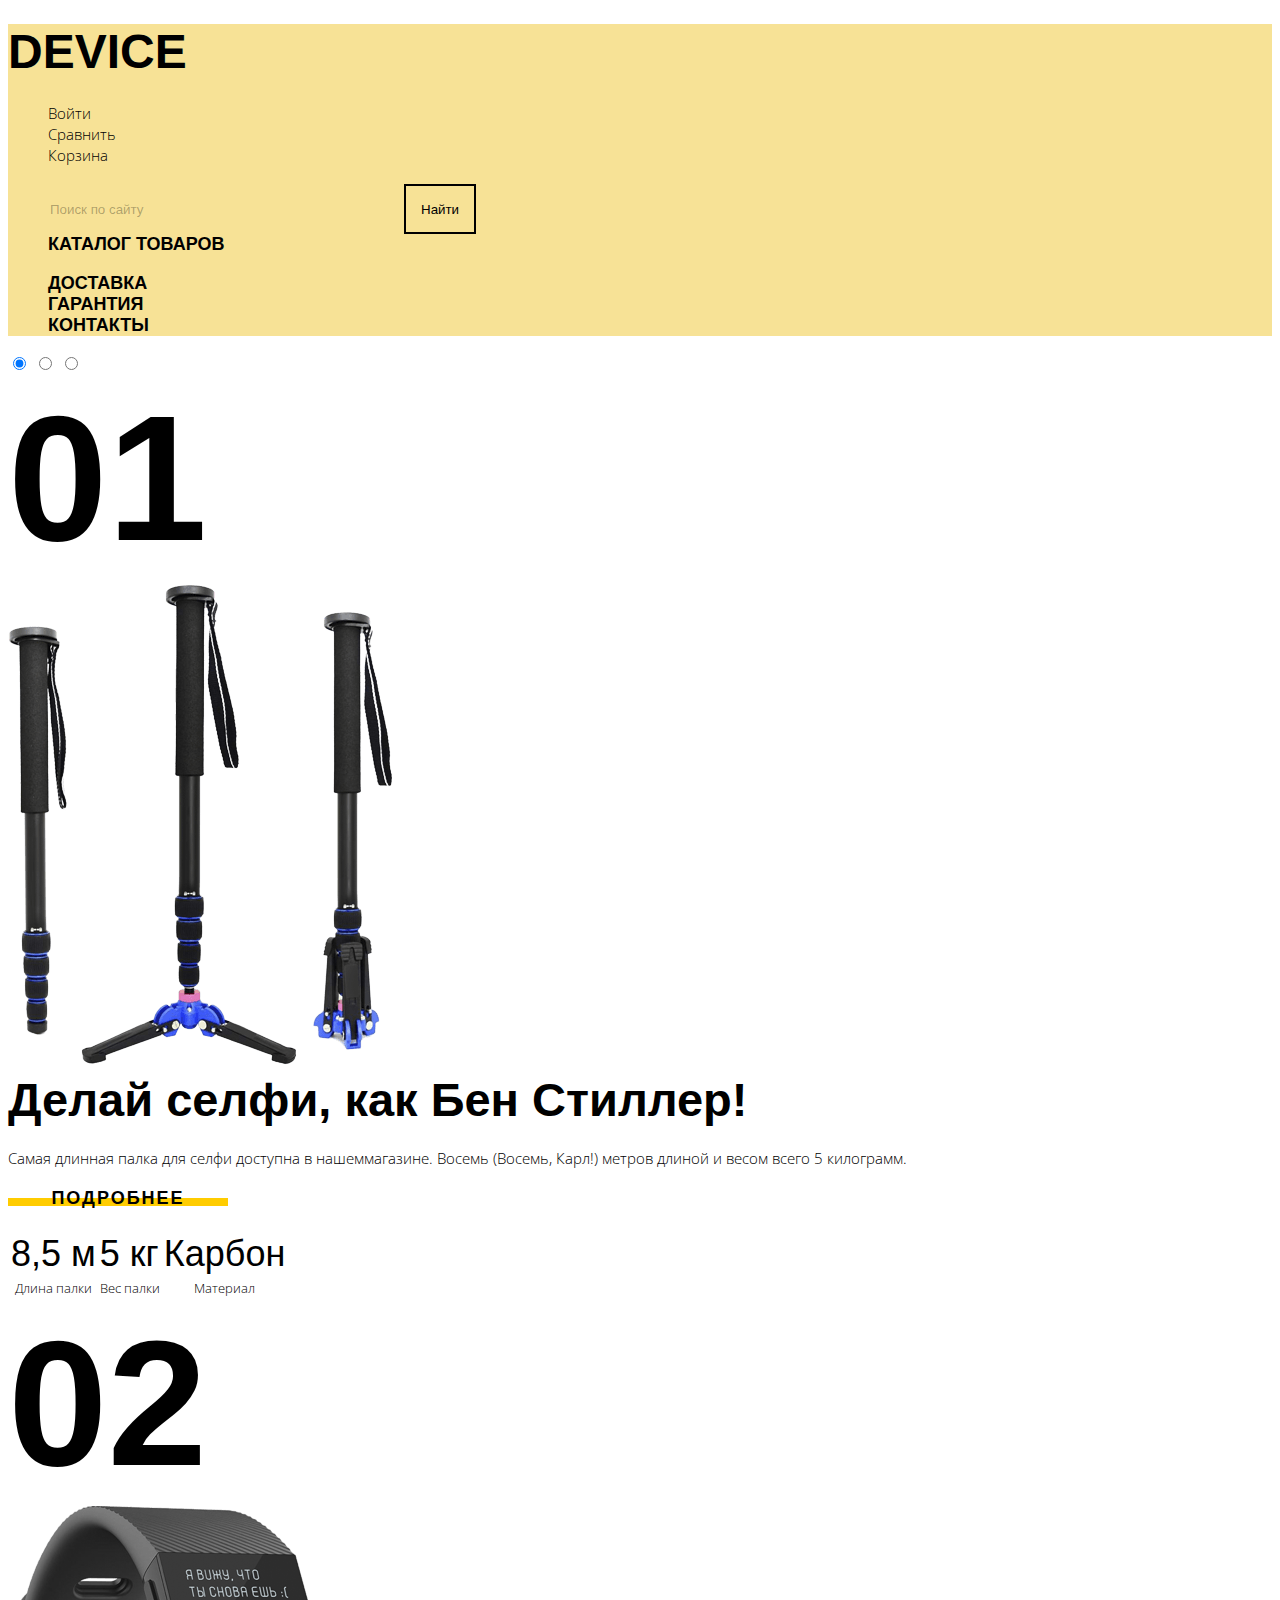
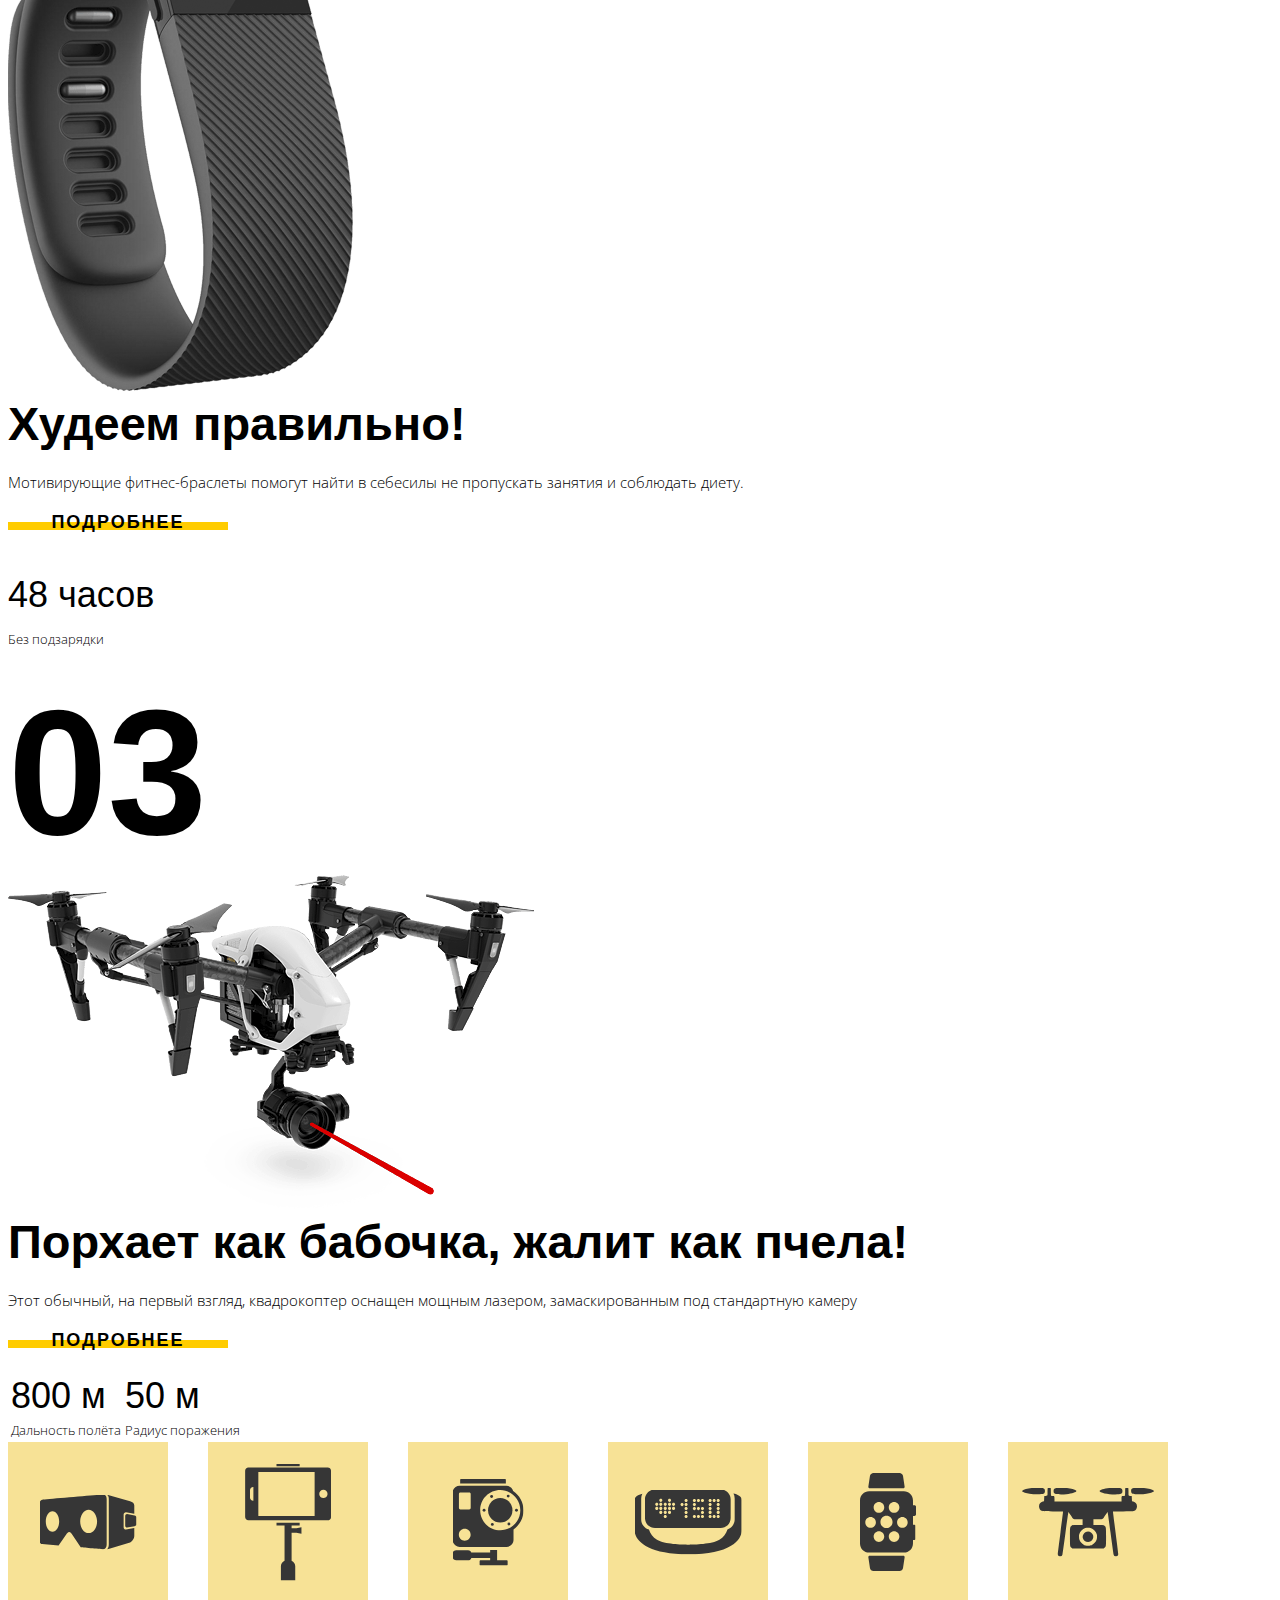
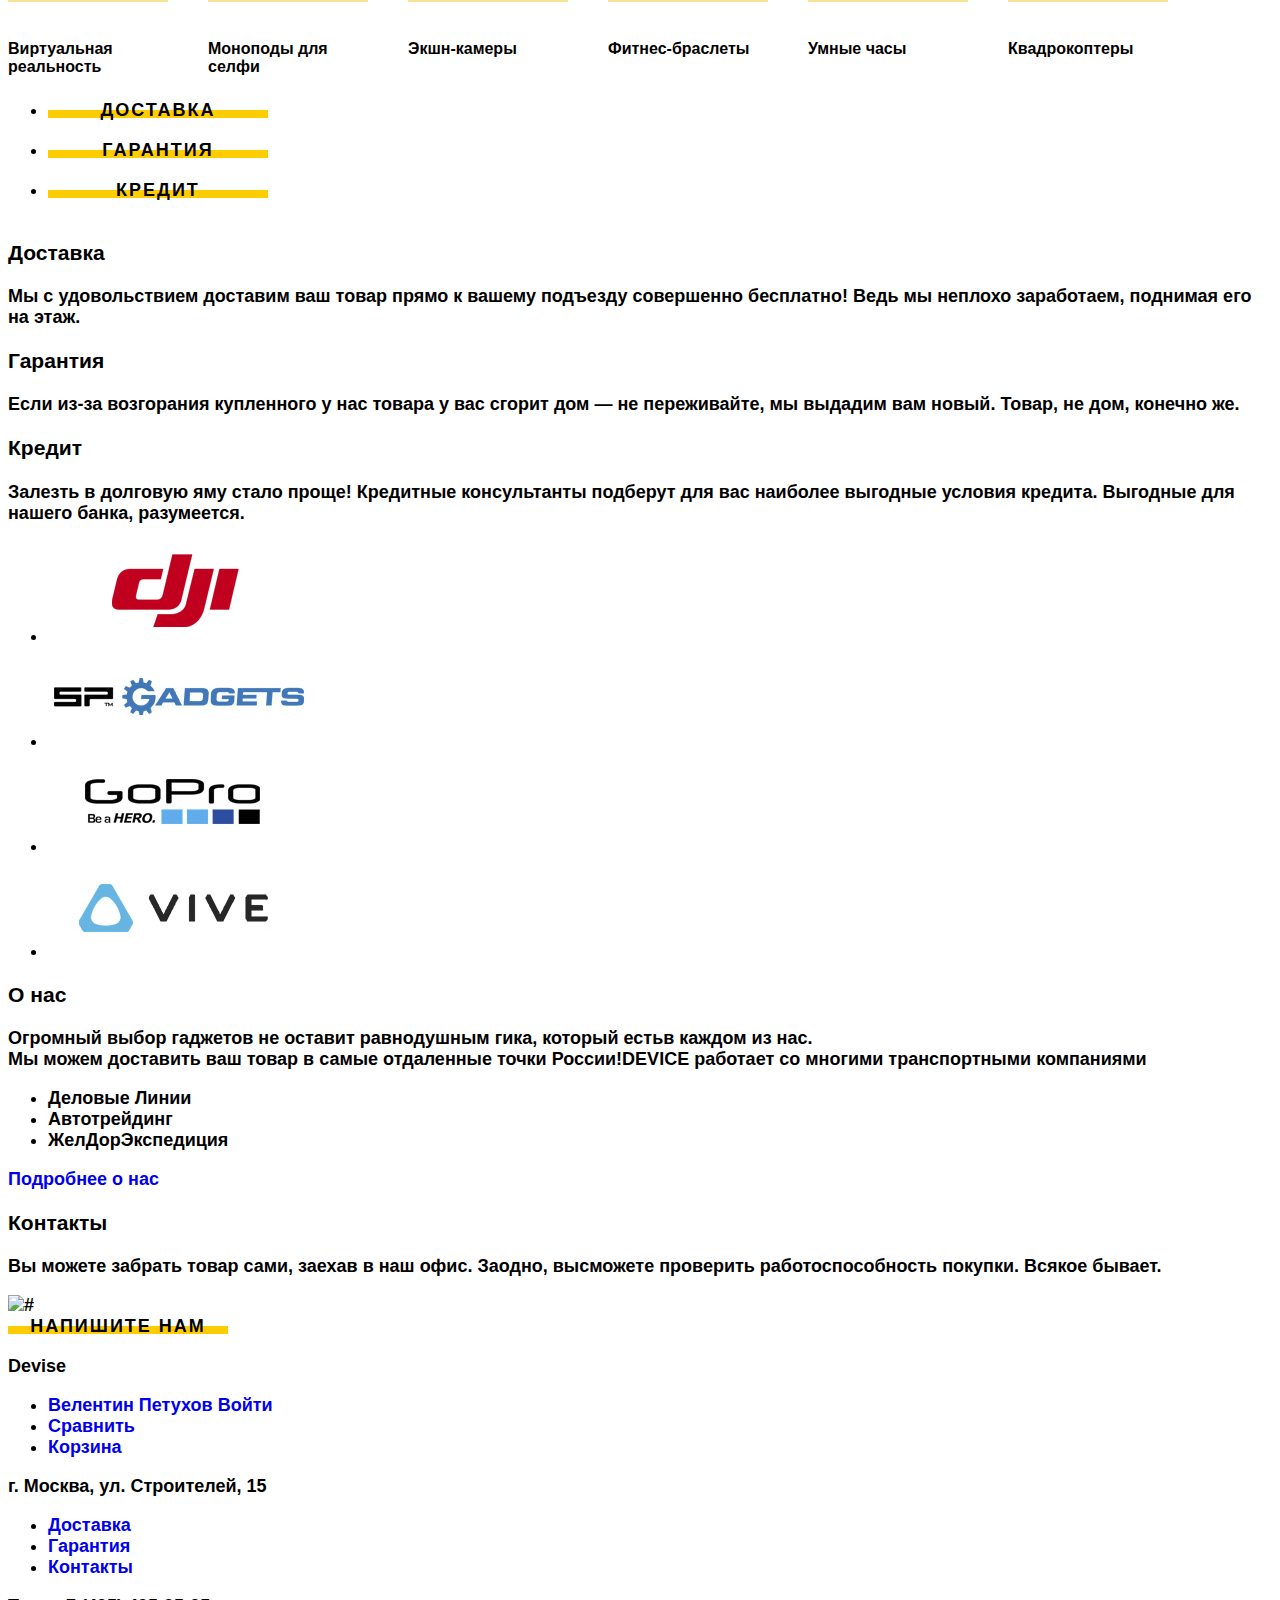
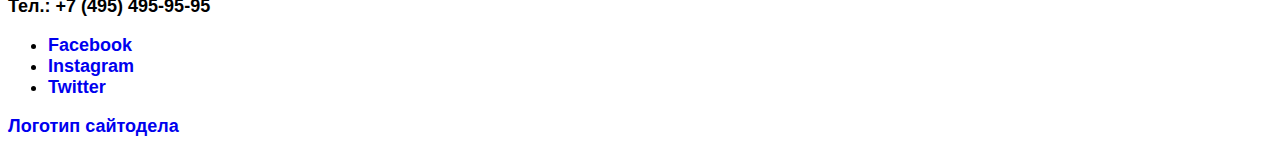
==== commit c032e354: "Добавил немного стилей для кнопкой и эллементов" ====
--- a/index.html
+++ b/index.html
@@ -3,10 +3,12 @@
 <head>
   <meta charset="UTF-8">
   <title>Devise</title>
+  <link href="https://fonts.googleapis.com/css?family=Open+Sans:300&display=swap&subset=cyrillic" rel="stylesheet">
+  <link rel="stylesheet" type="text/css" href="style.css">
 </head>
 <body>
   <header>
-    <h1 class="logo">Device</h1>
+    <h1><a class="logo" href="#">Device</a></h1>
     <nav class="header-navigation">
       <h2 class="hidden">Навигация</h2>
       <div class="column column-right">
@@ -35,7 +37,7 @@
             <li class="header-navigation__goods-item            
                        header-navigation__goods-item__search">
               <form action="#">
-                <label><input type="search">Поиск по сайту</label>
+                <input class="search__input" type="search" placeholder="Поиск по сайту"><input class="search__button" type="submit" value="Найти">
               </form>
             </li>
             <li class="header-navigation__goods-item
@@ -90,11 +92,11 @@
       <input type="radio" name="slide-number" value="3" id="slide-3">
       <article class="slider-promo__good 
                       slider-promo__good-1">
-        <h3><span>Товар</span>01</h3>
+        <h3 class="good__number"><span class="hidden">Товар</span>01</h3>
         <div class="column column-left">
           <section class="slider-promo__good__image">
             <h4 class="hidden">Изображение товара</h4>
-            <a href="#"><img src="#" alt="#"></a>
+            <a href="#"><img src="img/slider/slider-1.png" alt="#"></a>
           </section>
         </div>
         <div class="column column-right">
@@ -108,48 +110,48 @@
             <table class="slider-promo__good__feature">
               <caption class="hidden">Характеристики</caption>
               <tr>
+                <td>8,5 м</td>
+                <td>5 кг</td>
+                <td>Карбон</td>
+              </tr>
+              <tr>
                 <th>Длина палки</th>
                 <th>Вес палки</th>
                 <th>Материал</th>
               </tr>
-              <tr>
-                <td>8,5 м</td>
-                <td>5 кг</td>
-                <td>Карбон</td>
-              </tr>
             </table>
           </section>
         </div>
       </article>
       <article class="slider-promo__good 
                       slider-promo__good-2">
-        <h3><span class="hidden">Товар</span>02</h3>
+        <h3 class="good__number"><span class="hidden">Товар</span>02</h3>
         <div class="column column-left">
           <section class="slider-promo__good__image">
             <h4 class="hidden">Изображение товара</h4>
-            <a href="#"><img src="#" alt="#"></a>
+            <a href="#"><img src="img/slider/slider-2.png" alt="#"></a>
           </section>
         </div>
         <section class="slider-promo__good__description">
           <h4 class="hidden">Описание товара</h4>
           <b>Худеем
-            прави4ьно!</b>
+            правильно!</b>
           <p>Мотивирующие фитнес-браслеты помогут найти в себесилы
             не пропускать занятия и соблюдать диету.</p>
           <a class="button" href="#">Подробнее</a>
           <p class="slider-promo__good__feature">
-            48 часов<br>
+            <b>48 часов</b><br>
             <span>Без подзарядки</span>
           </p>
         </section>
       </article>
       <article class="slider-promo__good 
                       slider-promo__good-3">
-        <h3><span class="hidden">Товар</span>03</h3>
+        <h3 class="good__number"><span class="hidden">Товар</span>03</h3>
         <div class="colum-left">
           <section class="slider-promo__good__image">
             <h4 class="hidden">Изображение товара</h4>
-            <a href="#"><img src="#" alt="#"></a>
+            <a href="#"><img src="img/slider/slider-3.png" alt="#"></a>
           </section>
         </div>
         <div class="column column-right">
@@ -159,16 +161,16 @@
               жалит как пчела!</b>
             <p>Этот обычный, на первый взгляд, квадрокоптер оснащен
               мощным лазером, замаскированным под стандартную камеру</p>
-            <a href="#">Подробнее</a>
+            <a class="button" href="#">Подробнее</a>
             <table class="slider-promo__good__feature">
               <caption class="hidden">Характеристики</caption>
               <tr>
+                <td>800 м</td>
+                <td>50 м</td>
+              </tr>
+              <tr>
                 <th>Дальность полёта</th>
                 <th>Радиус поражения</th>
-              </tr>
-              <tr>
-                <td>800 м</td>
-                <td>50 м</td>
               </tr>
             </table>
           </section>
@@ -180,22 +182,52 @@
       <h2 class="hidden">Категории товаров</h2>
       <ul class="catalog-categories__list">
         <li class="catalog-categories__item">
-          <a href="#"><img src="#" alt="#">Виртуальная реальность<a>
-        </li>
-        <li class="catalog-categories__item">
-          <a href="#"><img src="#" alt="#">Моноподы для селфи</a>
-        </li>
-        <li class="catalog-categories__item">
-          <a href="#"><img src="#" alt="#">Экшн-камеры</a>
-        </li>
-        <li>
-          <a href="#"><img src="#" alt="#">Фитнес-браслеты</a>
-        </li>
-        <li class="catalog-categories__item">
-          <a href="#"><img src="#" alt="#">Умные часы</a>
-        </li>
-        <li class="catalog-categories__item">
-          <a href="#"><img src="#" alt="#">Квадрокоптеры</a>
+          <a href="#">
+            <figure>
+              <div class="item-img_bg-color"><img src="img/icons/categories/1_virtual-reality.svg" alt="#"></div>
+              <figcaption class="item__name">Виртуальная реальность</figcaption>
+            </figure>
+          </a>
+        </li><!--
+        --><li class="catalog-categories__item">
+          <a href="#">
+            <figure>
+              <div class="item-img_bg-color"><img src="img/icons/categories/2_monopods.svg" alt="#"></div>
+              <figcaption class="item__name">Моноподы для селфи</figcaption>
+            </figure>
+          </a>
+        </li><!--
+        --><li class="catalog-categories__item">
+          <a href="#">
+            <figure>
+              <div class="item-img_bg-color"><img src="img/icons/categories/3_cameras.svg" alt="#"></div>
+              <figcaption class="item__name">Экшн-камеры</figcaption>
+            </figure>
+          </a>
+        </li><!--
+        --><li class="catalog-categories__item">
+          <a href="#">
+            <figure>
+              <div class="item-img_bg-color"><img src="img/icons/categories/4_fitness-bracelet.svg" alt="#"></div>
+              <figcaption class="item__name">Фитнес-браслеты</figcaption>
+            </figure>
+          </a>
+        </li><!--
+        --><li class="catalog-categories__item">
+          <a href="#">
+            <figure>
+              <div class="item-img_bg-color"><img src="img/icons/categories/5_watches.svg" alt="#"></div>
+              <figcaption class="item__name">Умные часы</figcaption>
+            </figure>
+          </a>
+        </li><!--
+        --><li class="catalog-categories__item">
+          <a href="#">
+            <figure>
+              <div class="item-img_bg-color"><img src="img/icons/categories/6_quadrocopters.svg" alt="#"></div>
+              <figcaption class="item__name">Квадрокоптеры</figcaption>
+            </figure>
+          </a>
         </li>
       </ul>
       <!-- Тут надо немного со структурой понять, чтобы оформлять это было удобно, т.к. ссылкой должнна быть и надпись, и картинка, а у картинки есть фон, а сама она полупрозрачная -->
@@ -225,12 +257,14 @@
         </section>
       </div>
     </section>
-    <section class="partners">
-      <h2 class="hidden">Партнёры</h2>
-      <a class="partners__company" href="#">DJi<img src="#" alt="#"></a>
-      <a class="partners__company" href="#">SPGadgets<img src="#" alt="#"></a>
-      <a class="partners__company" href="#">GoPro<img src="#" alt="#"></a>
-      <a class="partners__company" href="#">Vive<img src="#" alt="#"></a>
+    <section class="brands">
+      <h2 class="hidden">Бренды</h2>
+      <ul>
+        <li class="brands__company"><img src="img/parthers/dji-_1.png" alt="DJi"></li>
+        <li class="brands__company"><img src="img/parthers/sp-ggts_2.png" alt="SPGadgets"></li>
+        <li class="brands__company"><img src="img/parthers/go-pro_3.png" alt="GoPro"></li>
+        <li class="brands__company"><img src="img/parthers/vive_4.png" alt="Vive"></li>
+      </ul>
     </section>
     <div class="container">
       <div class="colum-left">
@@ -262,22 +296,25 @@
     </div>
   </main>
   <footer>
-    <div class="container">
-      <section class="footer-navigation">
-        <h3 class="hidden">Нижняя навигация</h3>
+    <div class="container footer-navigation">
+      <section class="footer-navigation__user">
+        <h3 class="hidden">Нижняя навигация пользователя</h3>
         <b>Devise</b>
-        <ul class="footer-navigation__list-user">
+        <ul class="footer-navigation__user-list">
           <li class="footer-navigation__user-item"><a href="#">Велентин Петухов <span>Войти</span></a></li>
           <li class="footer-navigation__user-iten"><a href="#">Сравнить</a></li>
           <li class="footer-navigation__user-item"><a href="#">Корзина</a></li>
         </ul>
-        <p aria-label="Адрес">г. Москва, ул. Строителей, 15</p>
-        <ul class="footer-navigation__list-site">
-          <li class="footer-navigation__site-item"><a href="#">Доставка</a></li>
-          <li class="footer-navigation__site-item"><a href="#">Гарантия</a></li>
-          <li class="footer-navigation__site-item"><a href="#">Контакты</a></li>
+      </section>
+      <section class="footer-navigation__site">
+        <h3 class="hidden">Нижная новигация по сайту</h3>
+        <p>г. Москва, ул. Строителей, 15</p>
+        <ul class="footer-navigation__site-list">
+            <li class="footer-navigation__site-item"><a href="#">Доставка</a></li>
+            <li class="footer-navigation__site-item"><a href="#">Гарантия</a></li>
+            <li class="footer-navigation__site-item"><a href="#">Контакты</a></li>
         </ul>
-        <p aria-label="Телефон">Тел.: +7 (495) 495-95-95</p>
+        <p>Тел.: +7 (495) 495-95-95</p>
       </section>
       <section class="social">
         <h3 class="hidden">Социальные сети и вебстудия</h3>
--- a/style.css
+++ b/style.css
@@ -0,0 +1,248 @@
+@font-face {
+  font-family: 'Gilroy';
+  src: url(fonts/gilroyextrabold.woff2);
+  font-weight: 800;
+  font-style: normal;
+}
+
+@font-face {
+  font-family: 'Gilroy';
+  src: url(fonts/gilroylight.woff2);
+  font-weight: 300;
+  font-style: normal;
+}
+
+* {
+ -webkit-box-sizing: border-box;
+    -moz-box-sizing: border-box;
+         box-sizing: border-box;
+}
+
+body {
+  font-family: 'Giltoy', Helvetica, Arial, sans-serif;
+  font-size: 18px;
+  font-weight: 800;
+}
+
+a {text-decoration: none;}
+
+.hidden {
+  position: absolute;
+  width: 1px;
+  height: 1px;
+  margin: -1px;
+  padding: 0;
+  overflow: hidden;
+  border: 0;
+  clip: rect(0 0 0 0)
+}
+
+/*КНОПКА*/
+.button {
+  text-transform: uppercase;
+  letter-spacing: 2px;
+  position: relative;
+  width: 220px;
+  height: 40px;
+  display: block;
+  color: rgb(0, 0, 0);
+  text-align: center;
+}
+
+.button::after {
+  content: "";
+  position: absolute;
+  display: block;
+  background-color: rgba(255, 204, 0);
+  width: 220px;
+  height: 8px;
+  bottom: 22px;
+  z-index: -1;
+}
+
+.button:hover::after,
+.button:focus::after  {
+  height: 40px;
+  bottom: 6px;
+}
+
+.button:active {color: rgba(0, 0, 0, 0.3);}
+
+/*ШАПКА*/
+
+header {background-color: #f7e296;}
+
+header a{
+  text-transform: uppercase;
+  color: black;
+}
+
+header a:hover,
+header a:focus {opacity: 0.6;}
+
+header a:active {opacity: 0.3;} 
+
+header ul {list-style: none;}
+
+.logo {font-size: 48px;}
+ 
+.header-navigation__user-list a{
+  font-family: "Open Sans", Arial, Helvetica, sans-serif;
+  font-weight: 300;
+  text-transform: none;
+  font-size: 15px;
+}
+
+.search__input {
+  background-color: transparent;
+  border: 0;
+  color: rgba(0, 0, 0, 0.3);
+  height: 48px;
+  width: 356px;
+}
+.search__input::-webkit-input-placeholder {color: rgba(0, 0, 0, 0.3);} 
+.search__input::-moz-placeholder {color: rgba(0, 0, 0, 0.3);}
+
+.search__input:hover {color: rgba(0, 0, 0, 0.6);}
+.search__input:hover::-moz-placeholder {color: rgba(0, 0, 0, 0.6);}
+.search__input:hover::-webkit-input-placeholder {color: rgba(0, 0, 0, 0.6);}
+
+.search__input:focus {
+  outline: none;
+  border-bottom: 2px solid black;
+}
+
+.search__button {
+  margin-left: 0;
+  background-color: transparent;
+  border: 2px solid black;
+  padding: 15px;
+  height: 50px;
+  color: black;
+  /* display: none; */
+}
+
+/*.search__input:focus + .search__button {display: inline-block;}*/
+
+.search__button:hover {
+  background-color: black;
+  color: rgba(255, 255, 255, 1);
+}
+
+.search__button:active,
+.search__button:focus {
+  outline: none;
+  color: rgba(255, 255, 255, 0.3);}
+
+.header-navigation__catalog-list {display: none;}
+
+.header-navigation__catalog-list a{
+  font-family: "Open Sans", Arial, Helvetica, sans-serif;
+  font-weight: 300;
+  text-transform: none;
+  font-size: 15px;
+  line-height: 36px;
+  font-weight: 300;
+}
+
+.header-navigation__goods-item__catalog:hover .header-navigation__catalog-list {display: block;}
+
+
+
+/*ОСНОВНОЕ СОДЕРЖАНИЕ*/
+/*СЛАЙДЕР*/
+
+.good__number {
+  font-size: 179px; 
+  margin: 0;
+  color: black;
+}
+
+.slider-promo__good__description b {
+  font-size: 47px;
+  line-height: 56px;
+}
+
+.slider-promo__good__description p {
+  font-family: "Open Sans", Arial, Helvetica, sans-serif;
+  font-size: 15px;
+  font-weight: 300;
+  line-height: 30px;
+  font-weight: 300;
+}
+
+.slider-promo__good__feature b,
+.slider-promo__good__feature tr {
+  font-family: 'Giltoy', Helvetica, Arial, sans-serif;
+  font-weight: 300;
+  font-size: 36px;
+}
+
+.slider-promo__good__feature th,
+.slider-promo__good__feature span {
+  font-family: "Open Sans", Arial, Helvetica, sans-serif;
+  font-size: 13px;
+  font-weight: 300;
+}
+
+.catalog-categories__list {
+  list-style: none;
+  height: 240px;
+  margin: 0;
+  padding: 0;
+}
+
+.catalog-categories__item {
+  display: block;
+  float: left;
+  padding: 0;
+  margin: 0;
+  width: 160px;
+  height: 240px;
+  margin-right: 40px;
+}
+
+.catalog-categories__item:last-of-type {margin-right: 0;}
+
+.catalog-categories__item a {color: black;}
+
+.catalog-categories__item figure{
+  padding: 0;
+  margin: 0;
+  width: 160px;
+  height: 240px;
+}
+.catalog-categories__item figcaption {
+  background-color: white;
+  height: 80px;
+  text-align: left;
+  font-size: 16px;
+  padding-top: 38px;
+}
+
+.item-img_bg-color {
+  width: 160px;
+  height: 160px;
+  background-color: #f7e296;
+  position: relative;
+}
+
+.item-img_bg-color img {
+  display: block;
+  position: absolute;
+  margin: 0 auto;
+  top: 50%;
+  left: 50%;
+  transform: translate(-50%, -50%);
+}
+
+.catalog-categories__item a:hover .item-img_bg-color,
+.catalog-categories__item a:focus .item-img_bg-color {
+  background-color: #f0c52e;
+}
+
+.catalog-categories__item a:active .item-img_bg-color img,
+.catalog-categories__item a:active figcaption {
+  opacity: 0.3;
+}
+/*ПОДВАЛ*/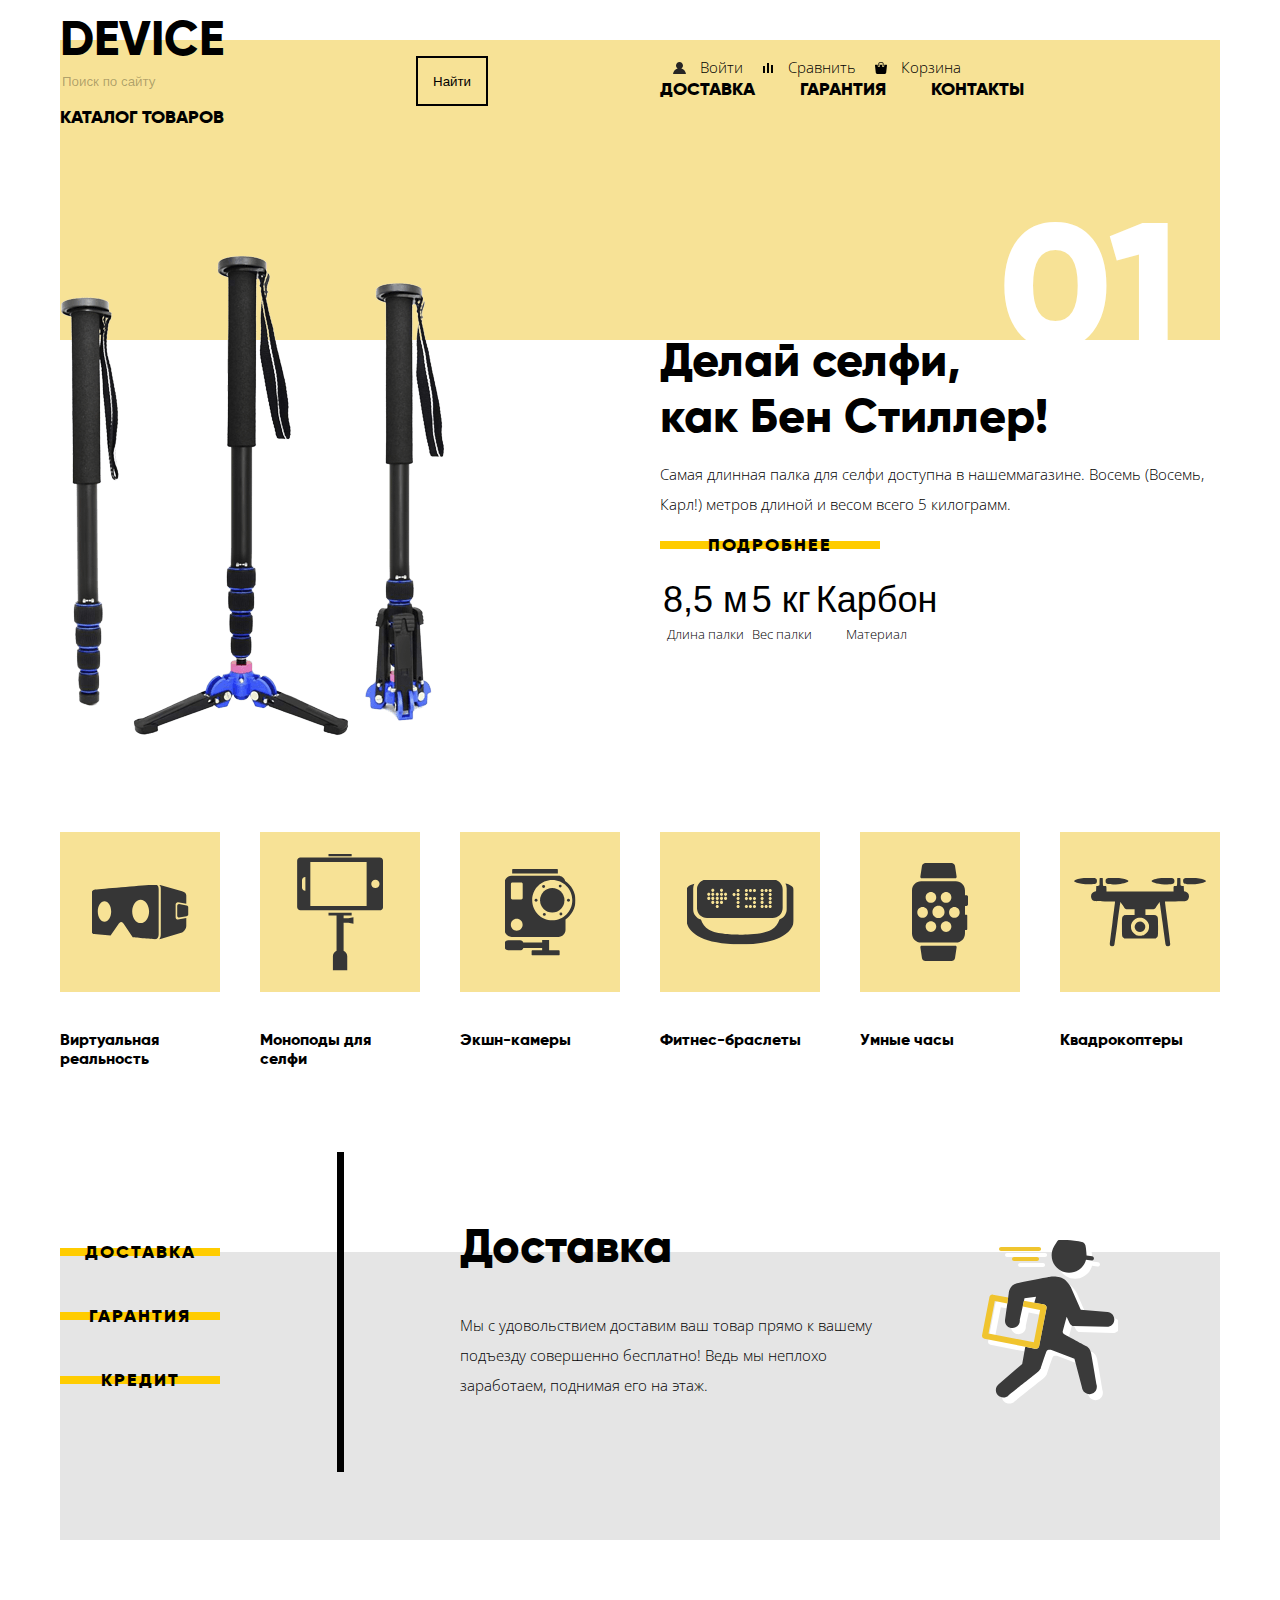
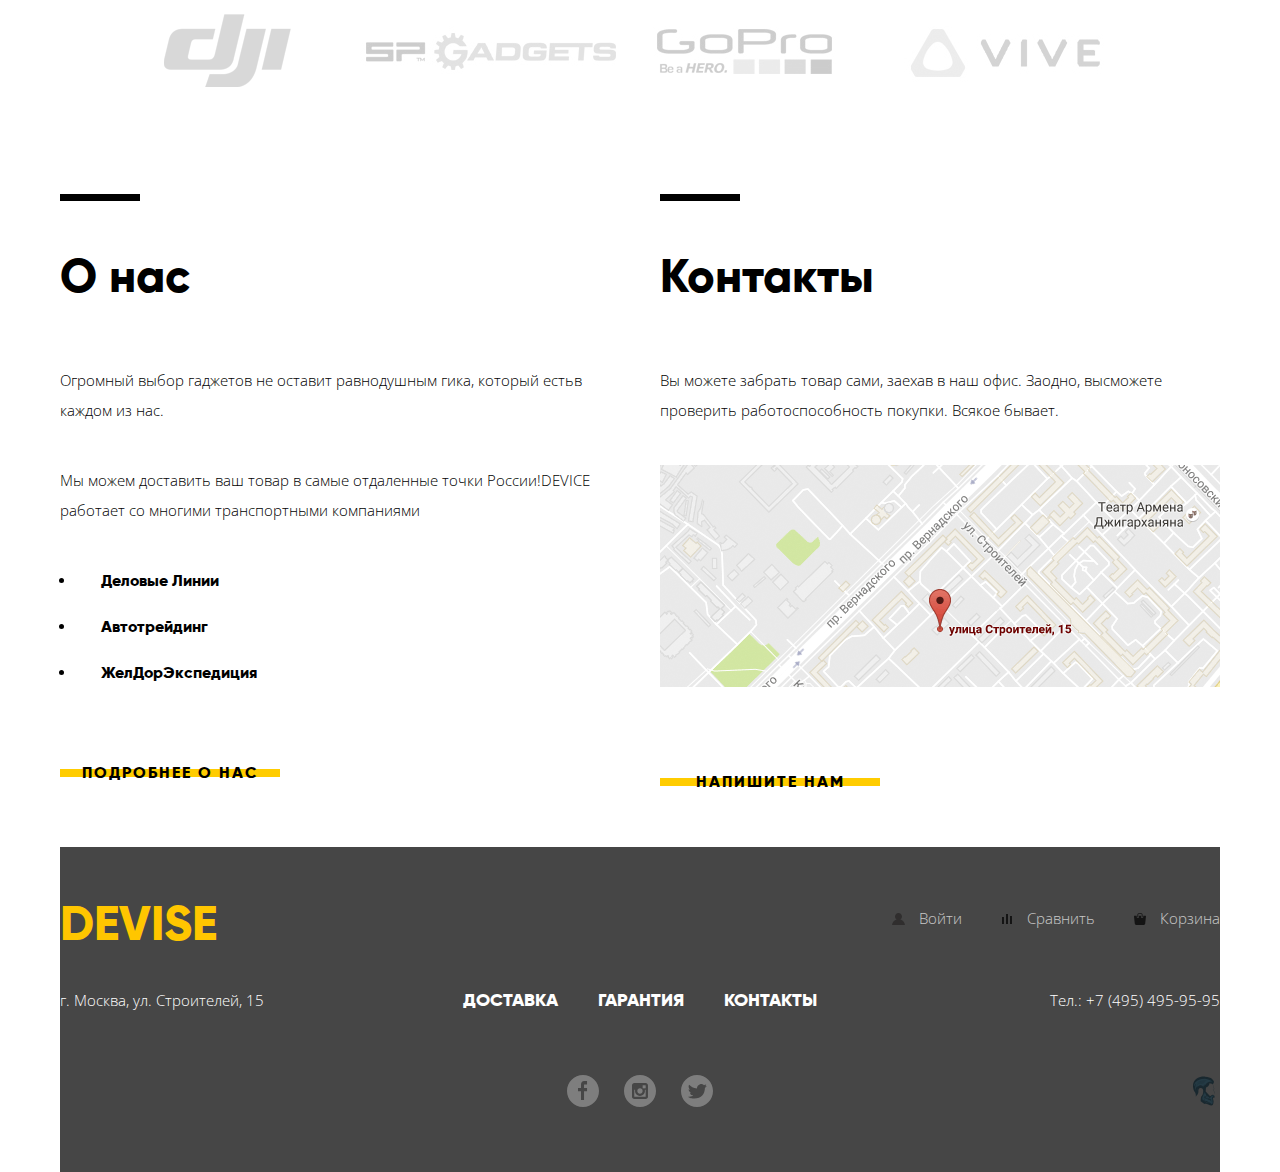
==== commit 5221ac50: "Доделал эффекты на главной" ====
--- a/index.html
+++ b/index.html
@@ -8,7 +8,8 @@
 </head>
 <body>
   <header>
-    <h1><a class="logo" href="#">Device</a></h1>
+    <div class="bg-color-header"></div>
+    <h1 id="logo"><a class="logo" href="#">Device</a></h1>
     <nav class="header-navigation">
       <h2 class="hidden">Навигация</h2>
       <div class="column column-right">
@@ -44,23 +45,30 @@
                        header-navigation__goods-item__catalog">
               <a href="#">Каталог товаров</a>
               <ul class="header-navigation__catalog-list">
-                <li class="header-navigation__catalog-item">
-                  <a href="#">Виртуальная реальность</a>
-                </li>
-                <li class="header-navigation__catalog-item">
-                  <a href="#">Моноподы для селфи</a>
-                </li>
-                <li class="header-navigation__catalog-item">
-                  <a href="#">Экшн-камеры</a>
-                </li>
-                <li class="header-navigation__catalog-item">
-                  <a href="#">Фитнес-браслеты</a>
-                </li>
-                <li class="header-navigation__catalog-item">
-                  <a href="#">Умные часы</a></li>
-                <li class="header-navigation__catalog-item">
-                  <a href="#">Квадрокоптеры</a>
-                </li>
+                <div class="catalog-item_column">
+                  <li class="header-navigation__catalog-item">
+                    <a href="#">Виртуальная реальность</a>
+                  </li>
+                  <li class="header-navigation__catalog-item">
+                    <a href="#">Моноподы для селфи</a>
+                  </li>
+                  <li class="header-navigation__catalog-item">
+                    <a href="#">Экшн-камеры</a>
+                  </li>
+                </div><!--
+                --><div class="catalog-item_column">
+                  <li class="header-navigation__catalog-item">
+                    <a href="#">Фитнес-браслеты</a>
+                  </li>
+                  <li class="header-navigation__catalog-item">
+                    <a href="#">Умные часы</a>
+                  </li>
+                </div><!--
+                --><div class="catalog-item_column">
+                  <li class="header-navigation__catalog-item">
+                    <a href="#">Квадрокоптеры</a>
+                  </li>
+                </div>
               </ul>
             </li>
           </ul>
@@ -87,12 +95,14 @@
   <main>
     <div class="slider-promo">
       <h2 class="hidden">Лучшие товары</h2>
-      <input type="radio" name="slide-number" value="1" id="slide-1" checked>
+      <!--<input type="radio" name="slide-number" value="1" id="slide-1" checked>
       <input type="radio" name="slide-number" value="2" id="slide-2">
-      <input type="radio" name="slide-number" value="3" id="slide-3">
+      <input type="radio" name="slide-number" value="3" id="slide-3">-->
       <article class="slider-promo__good 
                       slider-promo__good-1">
-        <h3 class="good__number"><span class="hidden">Товар</span>01</h3>
+
+          <h3 class="good__number"><span class="hidden">Товар</span>01</h3>
+
         <div class="column column-left">
           <section class="slider-promo__good__image">
             <h4 class="hidden">Изображение товара</h4>
@@ -102,7 +112,7 @@
         <div class="column column-right">
           <section class="slider-promo__good__description">
             <h4 class="hidden">Описание товара</h4>
-            <b>Делай селфи, 
+            <b>Делай селфи,<br>
               как Бен Стиллер!</b>
             <p>Самая длинная палка для селфи доступна в нашеммагазине. 
               Восемь (Восемь, Карл!) метров длиной и весом всего 5 килограмм.</p>
@@ -188,40 +198,40 @@
               <figcaption class="item__name">Виртуальная реальность</figcaption>
             </figure>
           </a>
-        </li><!--
-        --><li class="catalog-categories__item">
+        </li>
+        <li class="catalog-categories__item">
           <a href="#">
             <figure>
               <div class="item-img_bg-color"><img src="img/icons/categories/2_monopods.svg" alt="#"></div>
               <figcaption class="item__name">Моноподы для селфи</figcaption>
             </figure>
           </a>
-        </li><!--
-        --><li class="catalog-categories__item">
+        </li>
+        <li class="catalog-categories__item">
           <a href="#">
             <figure>
               <div class="item-img_bg-color"><img src="img/icons/categories/3_cameras.svg" alt="#"></div>
               <figcaption class="item__name">Экшн-камеры</figcaption>
             </figure>
           </a>
-        </li><!--
-        --><li class="catalog-categories__item">
+        </li>
+        <li class="catalog-categories__item">
           <a href="#">
             <figure>
               <div class="item-img_bg-color"><img src="img/icons/categories/4_fitness-bracelet.svg" alt="#"></div>
               <figcaption class="item__name">Фитнес-браслеты</figcaption>
             </figure>
           </a>
-        </li><!--
-        --><li class="catalog-categories__item">
+        </li>
+        <li class="catalog-categories__item">
           <a href="#">
             <figure>
               <div class="item-img_bg-color"><img src="img/icons/categories/5_watches.svg" alt="#"></div>
               <figcaption class="item__name">Умные часы</figcaption>
             </figure>
           </a>
-        </li><!--
-        --><li class="catalog-categories__item">
+        </li>
+        <li class="catalog-categories__item">
           <a href="#">
             <figure>
               <div class="item-img_bg-color"><img src="img/icons/categories/6_quadrocopters.svg" alt="#"></div>
@@ -234,45 +244,47 @@
     </section>
     <section class="services">
       <h2 class="hidden">Услуги</h2>
-      <div class="column column-left">
+      <div class="column-left">
         <ul class="services__list">
-          <li class="services__item"><span class="button">Доставка</span></li>
-          <li class="services__item"><span class="button">Гарантия</span></li>
-          <li class="services__item"><span class="button">Кредит</span></li>
+          <li class="services__item"><button class="button">Доставка</button></li>
+          <li class="services__item"><button class="button">Гарантия</button></li>
+          <li class="services__item"><button class="button">Кредит</button></li>
         </ul>
       </div>
-      <div class="column column-right">
-        <section class="services__description">
+      <div class="column-right">
+        <section class="services__description
+                        services__description__delivery">
           <h3>Доставка</h3>
           <p>Мы с удовольствием доставим ваш товар прямо к вашему подъезду совершенно бесплатно! Ведь мы неплохо заработаем, поднимая его на этаж.</p>
         </section>
-        <section class="services__description">
+        <section class="services__description
+                        services__description__warranty">
           <h3>Гарантия</h3>
           <p>Если из-за возгорания купленного у нас товара у вас сгорит дом — не переживайте, мы выдадим вам новый. 
           Товар, не дом, конечно же.</p>
         </section>
-        <section class="services__description">
+        <section class="services__description
+                        services__description__credit">
           <h3>Кредит</h3>
           <p>Залезть в долговую яму стало проще! Кредитные консультанты подберут для вас наиболее выгодные условия кредита. Выгодные для нашего банка, разумеется.</p>
         </section>
       </div>
+      <div class="bg-color-services"></div>
     </section>
     <section class="brands">
       <h2 class="hidden">Бренды</h2>
-      <ul>
-        <li class="brands__company"><img src="img/parthers/dji-_1.png" alt="DJi"></li>
-        <li class="brands__company"><img src="img/parthers/sp-ggts_2.png" alt="SPGadgets"></li>
-        <li class="brands__company"><img src="img/parthers/go-pro_3.png" alt="GoPro"></li>
-        <li class="brands__company"><img src="img/parthers/vive_4.png" alt="Vive"></li>
+      <ul class="brands__list">
+        <li class="brands__item"><img src="img/parthers/dji-_1.png" alt="DJi"></li><!--
+        --><li class="brands__item"><img src="img/parthers/sp-ggts_2.png" alt="SPGadgets"></li><!--
+        --><li class="brands__item"><img src="img/parthers/go-pro_3.png" alt="GoPro"></li><!--
+        --><li class="brands__item"><img src="img/parthers/vive_4.png" alt="Vive"></li>
       </ul>
     </section>
-    <div class="container">
-      <div class="colum-left">
-        <section class="about-us">
+    <div class="main-container">
+        <section class="about-us column colum-left">
           <h3>О нас</h3>
-            <p>Огромный выбор гаджетов не оставит равнодушным гика, который естьв каждом из нас.
-            <br>
-              Мы можем доставить ваш товар в самые отдаленные точки России!DEVICE работает со многими
+            <p>Огромный выбор гаджетов не оставит равнодушным гика, который естьв каждом из нас.</p>
+            <p>Мы можем доставить ваш товар в самые отдаленные точки России!DEVICE работает со многими
             транспортными
             компаниями</p>
           <ul class="about-us__partners-delivery">
@@ -280,50 +292,62 @@
             <li>Автотрейдинг</li>
             <li>ЖелДорЭкспедиция</li>
           </ul>
-          <a href="#"><span>Подробнее о нас</span></a>
-        </section>
-      </div>
-      <div class="column column-right">
-        <section class="contacts">
+          <a class="button" href="#">Подробнее о нас</a>
+        </section>
+        <section class="contacts column column-right">
           <h3>Контакты</h3>
             <p>Вы можете забрать товар сами, заехав в наш офис. Заодно, высможете проверить работоспособность
             покупки.
             Всякое бывает.</p>
-          <img src="#" alt="#">
+          <img src="img/map.png" alt="г. Москва, ул. Строителей, 15">
           <a class="button" href="#">Напишите нам</a>
         </section>
-      </div>
     </div>
   </main>
   <footer>
     <div class="container footer-navigation">
       <section class="footer-navigation__user">
         <h3 class="hidden">Нижняя навигация пользователя</h3>
-        <b>Devise</b>
+        <a href="#logo"><b class="logo">Devise</b></a>
         <ul class="footer-navigation__user-list">
-          <li class="footer-navigation__user-item"><a href="#">Велентин Петухов <span>Войти</span></a></li>
-          <li class="footer-navigation__user-iten"><a href="#">Сравнить</a></li>
-          <li class="footer-navigation__user-item"><a href="#">Корзина</a></li>
+          <li class="footer-navigation__user-item
+                     footer-navigation__user-item__login">
+            <a href="#">Войти</a>
+          </li><!--
+          --><li class="footer-navigation__user-item 
+                     footer-navigation__user-item__compare">
+            <a href="#">Сравнить</a>
+          </li><!--
+          --><li class="footer-navigation__user-item
+                     footer-navigation__user-item__cart">
+            <a href="#">Корзина</a>
+          </li>
         </ul>
       </section>
       <section class="footer-navigation__site">
         <h3 class="hidden">Нижная новигация по сайту</h3>
         <p>г. Москва, ул. Строителей, 15</p>
         <ul class="footer-navigation__site-list">
-            <li class="footer-navigation__site-item"><a href="#">Доставка</a></li>
-            <li class="footer-navigation__site-item"><a href="#">Гарантия</a></li>
-            <li class="footer-navigation__site-item"><a href="#">Контакты</a></li>
+            <li class="footer-navigation__site-item"><a href="#">Доставка</a></li><!--
+            --><li class="footer-navigation__site-item"><a href="#">Гарантия</a></li><!--
+            --><li class="footer-navigation__site-item"><a href="#">Контакты</a></li>
         </ul>
-        <p>Тел.: +7 (495) 495-95-95</p>
+        <p class="footer-navigation__phone">Тел.: +7 (495) 495-95-95</p>
       </section>
       <section class="social">
         <h3 class="hidden">Социальные сети и вебстудия</h3>
         <ul class="social__list">
-          <li class="social__item"><a href="#">Facebook</a></li>
-          <li class="social__item"><a href="#">Instagram</a></li>
-          <li class="social__item"><a href="#">Twitter</a></li>
+          <li class="social__item">
+            <a class="social__link social__link_fb" href="#" aria-label="Facebook"></a>
+          </li><!--
+          --><li class="social__item">
+            <a class="social__link social__link_inst" href="#" aria-label="Instagram"></a>
+          </li><!--
+          --><li class="social__item">
+            <a class="social__link social__link_twtr" href="#" aria-label="Twitter"></a>
+          </li>
         </ul>
-        <a class="social__studio" href="#">Логотип сайтодела</a>
+        <a class="social__studio" href="https://vk.com/azarte" aria-label="Логотип сайтодела"></a>
       </section>
     </div>
   </footer>
--- a/style.css
+++ b/style.css
@@ -1,13 +1,13 @@
+@font-face {
+  font-family: 'Gilroy ExtraBold';
+  src: url(fonts/gilroyextrabold.woff2) format('woff2');
+  font-weight: 800;
+  font-style: normal;
+}
+
 @font-face {
   font-family: 'Gilroy';
-  src: url(fonts/gilroyextrabold.woff2);
-  font-weight: 800;
-  font-style: normal;
-}
-
-@font-face {
-  font-family: 'Gilroy';
-  src: url(fonts/gilroylight.woff2);
+  src: url(fonts/gilroylight.woff2) format('woff2');
   font-weight: 300;
   font-style: normal;
 }
@@ -18,13 +18,19 @@
          box-sizing: border-box;
 }
 
+*:focus {outline: none;}
+ 
 body {
-  font-family: 'Giltoy', Helvetica, Arial, sans-serif;
+  font-family: 'Gilroy ExtraBold', Helvetica, Arial, sans-serif;
   font-size: 18px;
   font-weight: 800;
+  padding: 0;
+  margin: 0 auto;
+  width: 1160px;
 }
 
 a {text-decoration: none;}
+h1, h2, h3, h4, b {font-weight: 800; margin: 0; padding: 0;}
 
 .hidden {
   position: absolute;
@@ -37,7 +43,16 @@
   clip: rect(0 0 0 0)
 }
 
+.column-left {float: left;}
+.column-right {float: right;}
+.column {width: 560px;}
+.main-container {margin-bottom: 80px; height: 580px; padding-top: 60px;}
+.container.footer-navigation {padding: 60px 0; height: 325px;}
+
 /*КНОПКА*/
+
+button {all: unset;}
+
 .button {
   text-transform: uppercase;
   letter-spacing: 2px;
@@ -47,6 +62,7 @@
   display: block;
   color: rgb(0, 0, 0);
   text-align: center;
+  z-index: 0;
 }
 
 .button::after {
@@ -56,21 +72,86 @@
   background-color: rgba(255, 204, 0);
   width: 220px;
   height: 8px;
-  bottom: 22px;
+  bottom: 25px;
   z-index: -1;
 }
+
+button.button::after {bottom: 16px;}
 
 .button:hover::after,
 .button:focus::after  {
   height: 40px;
-  bottom: 6px;
+  bottom: 7px;
+}
+
+button.button:hover::after,
+button.button:focus::after {
+  bottom: -2px;
 }
 
 .button:active {color: rgba(0, 0, 0, 0.3);}
 
+/*КНОПКА В СЕРВИСАХ*/
+.services__item .button, 
+.services__item .button::after {width: 160px;}
+
+.services__item .button:active {color: rgb(247, 225, 132);}
+.services__item .button:active::after {
+  width: 278px;
+  background-color: black;
+}
+
+/*КНОПКА В О НАС И КОНТАКТЫ*/
+.main-container .button {font-size: 16px;}
+.main-container .button::after {bottom: 26px;}
+.main-container .button:hover::after, .main-container .button:focus::after {bottom: 9px;}
+
+/*ИКОНКИ В МЕНЮ ПОЛЬЗОВАТЕЛЯ*/
+
+.header-navigation__user-item a,
+.footer-navigation__user-item a {position: relative;}
+
+.header-navigation__user-item a::before,
+.footer-navigation__user-item a::before {
+  content: "";
+  position: absolute;
+  display: block;
+  height: 13px;
+  width: 13px;
+  top: 4px;
+  left: -27px;
+  background-repeat: no-repeat;
+  background-position: center;
+}
+
+.header-navigation__user-item__login a::before,
+.footer-navigation__user-item__login a::before {background-image: url(img/icons/user-menu/login.svg);}
+
+.header-navigation__user-item__compare a::before,
+.footer-navigation__user-item__compare a::before {background-image: url(img/icons/user-menu/compare.svg);}
+
+.header-navigation__user-item__cart a::before,
+.footer-navigation__user-item__cart a::before {background-image: url(img/icons/user-menu/cart.svg);}
+
+/*\\\\\\\\\\\\\\\\\\\\\\\\\\\\\\\\\\\\\\\\\\\\\\\\\\\\\\\\\\\\*/
+
+.bg-color-header {
+  background-color: #f7e296;
+  width: 1160px;
+  height: 300px;
+  position: absolute;
+  z-index: -1;
+  top: 40px;
+}
+
 /*ШАПКА*/
 
-header {background-color: #f7e296;}
+header {
+  margin-bottom: 80px;
+  margin-top: 22px;
+  width: 1160px;
+  height: 150px;
+}
 
 header a{
   text-transform: uppercase;
@@ -79,13 +160,26 @@
 
 header a:hover,
 header a:focus {opacity: 0.6;}
-
 header a:active {opacity: 0.3;} 
 
-header ul {list-style: none;}
-
-.logo {font-size: 48px;}
- 
+header ul {
+list-style: none;
+padding: 0;
+margin: 0;
+}
+
+#logo,
+.logo {
+  font-size: 48px;
+  line-height: 34px;
+}
+
+.header-navigation__user-item,
+.header-navigation__services-item {
+  display: inline-block;
+  margin-left: 40px;
+}
+
 .header-navigation__user-list a{
   font-family: "Open Sans", Arial, Helvetica, sans-serif;
   font-weight: 300;
@@ -108,7 +202,6 @@
 .search__input:hover::-webkit-input-placeholder {color: rgba(0, 0, 0, 0.6);}
 
 .search__input:focus {
-  outline: none;
   border-bottom: 2px solid black;
 }
 
@@ -134,7 +227,30 @@
   outline: none;
   color: rgba(255, 255, 255, 0.3);}
 
-.header-navigation__catalog-list {display: none;}
+.header-navigation__catalog-list {
+  display: none;
+  width: 1160px;
+  height: 175px;
+  position: absolute;
+  background-color: #f7e296;
+  z-index: 1;
+  padding-top: 30px;
+}
+
+.catalog-item_column {
+  display: inline-block;
+  width: 180px;
+  height: 100px;
+  float: left;
+  margin: 0;
+  margin-right: 55px;
+}
+
+.catalog-item_column:nth-last-of-type(2) {width: 125px;}
+.catalog-item_column:last-of-type {
+  width: 112px;
+  margin-right: 0;
+}
 
 .header-navigation__catalog-list a{
   font-family: "Open Sans", Arial, Helvetica, sans-serif;
@@ -145,22 +261,39 @@
   font-weight: 300;
 }
 
-.header-navigation__goods-item__catalog:hover .header-navigation__catalog-list {display: block;}
-
-
+.header-navigation__goods-item__catalog:hover .header-navigation__catalog-list {
+  display: block;
+}
 
 /*ОСНОВНОЕ СОДЕРЖАНИЕ*/
+main {width: 1160px;}
+
 /*СЛАЙДЕР*/
 
 .good__number {
-  font-size: 179px; 
-  margin: 0;
-  color: black;
-}
-
+  position: absolute;
+  top: -25px;
+  right: 40px;
+  font-size: 179px;
+  line-height: 120px;
+  color: white;
+  z-index: -1;
+}
+
+.slider-promo__good {
+  height: inherit;
+  position: relative;
+
+}
+.slider-promo__good-2,
+.slider-promo__good-3 {
+  display: none;
+}
+.slider-promo__good__description {  padding-top: 80px;}
 .slider-promo__good__description b {
   font-size: 47px;
   line-height: 56px;
+  width: 395px;
 }
 
 .slider-promo__good__description p {
@@ -184,6 +317,14 @@
   font-size: 13px;
   font-weight: 300;
 }
+
+.slider-promo {
+  width: 100%;
+  height: 500px;
+  margin-bottom: 80px;
+}
+
+/*КАТЕГОРИИ ТОВАРОВ*/
 
 .catalog-categories__list {
   list-style: none;
@@ -230,7 +371,6 @@
 .item-img_bg-color img {
   display: block;
   position: absolute;
-  margin: 0 auto;
   top: 50%;
   left: 50%;
   transform: translate(-50%, -50%);
@@ -238,11 +378,265 @@
 
 .catalog-categories__item a:hover .item-img_bg-color,
 .catalog-categories__item a:focus .item-img_bg-color {
-  background-color: #f0c52e;
+  background-color: #ffc600;
 }
 
 .catalog-categories__item a:active .item-img_bg-color img,
 .catalog-categories__item a:active figcaption {
   opacity: 0.3;
 }
-/*ПОДВАЛ*/+
+.catalog-categories {margin-bottom: 80px;}
+
+/*СЕРВИСЫ*/
+
+.services {
+  width: 100%;
+  height: 370px;
+  margin-bottom: 80px;
+}
+
+.bg-color-services {
+  background-color: #e5e5e5;
+  width: 100%;
+  height: 288px;
+  position: relative;
+  z-index: -1;
+  top: 100px;
+}
+
+.services__list {
+  width: 284px;
+  height: 320px;
+  margin: 0;
+  padding: 80px 0;
+  border-right: 7px solid black;
+  list-style: none;
+}
+
+.services__item {
+  margin-bottom: 24px;
+  height: 40px;
+  width: 278px;
+}
+
+.services__item:last-of-type {margin-bottom: 0;}
+
+
+.services__description {
+  width: 760px; 
+  height: 200px;
+  margin-top: 70px;
+}
+
+.services__description h3 {
+font-size: 47px;
+line-height: 48px;
+margin-bottom: 40px;
+}
+
+.services__description p {
+  font-family: "Open Sans", Arial, Helvetica, sans-serif;
+  font-size: 15px;
+  line-height: 30px;
+  font-weight: 300;
+  width: 435px;
+  margin: 0;
+}
+
+.services__description::before {
+  content: "";
+  display: block;
+  float: right;
+  position: relative;
+  width: 200px;
+  height: 200px;
+  right: 70px;
+}
+
+.services__description__delivery::before {
+  background-image: url(img/icons/services/1_delivery.svg);
+  background-repeat: no-repeat;
+  background-position: center;
+}
+
+.services__description__warranty::before {
+  background-image: url(img/icons/services/2_warranty.svg);
+  background-repeat: no-repeat;
+  background-position: center;
+}
+
+.services__description__credit::before {
+  background-image: url(img/icons/services/3_credit.svg);
+  background-repeat: no-repeat;
+  background-position: center;
+}
+
+.services__description__warranty,
+.services__description__credit {display: none;}
+
+/*Бренды*/
+
+.brands__list {
+  list-style: none;
+}
+
+.brands__item {
+  display: inline-block;
+  position: relative;
+}
+
+.brands__item::before {
+  content: "";
+  position: absolute;
+  top: 0;
+  left: 0;
+  right: 0;
+  bottom: 0;
+}
+
+.brands__item:nth-of-type(1):hover::before {background-image: url(img/parthers/dji-_1_hover.png);}
+.brands__item:nth-of-type(2):hover::before {background-image: url(img/parthers/sp-ggts_2_hover.png);}
+.brands__item:nth-of-type(3):hover::before {background-image: url(img/parthers/go-pro_3_hover.png);}
+.brands__item:nth-of-type(4):hover::before {background-image: url(img/parthers/vive_4_hover.png);}
+
+.brands {margin-bottom: 80px;}
+
+/*О НАС И КОНТАКТЫ*/
+
+.about-us, .contacts {display: inline-block; position: relative;}
+.about-us h3, .contacts h3 {font-size: 47px; margin-bottom: 60px;}
+.about-us p, .contacts p {
+  font-family: "Open Sans", Arial, Helvetica, sans-serif;
+  font-size: 15px;
+  line-height: 30px;
+  font-weight: 300;
+  margin: 0;
+  margin-bottom: 40px;
+}
+
+.about-us::before, .contacts::before {
+  content: "";
+  position: absolute;
+  display: block;
+  width: 80px;
+  height: 7px;
+  top: -53px;
+  background-color: black;
+}
+
+.about-us ul {
+  list-style: url(img/icons/slider-button.png); 
+  margin: 0;
+  margin-top: 46px;
+  margin-bottom: 81px;
+  padding: 0;
+  padding-left: 16px;
+}
+
+.about-us li {
+  font-size: 16px;
+  margin: 0;
+  padding: 0;
+  padding-left: 25px;
+  margin-bottom: 27px;
+}
+
+.about-us li:last-of-type {margin-bottom: 0;}
+
+.contacts img {margin-bottom: 80px;}
+
+/*ПОДВАЛ*/
+footer {
+  background-color: #464646;
+  color: white;
+}
+
+footer a {color: white;}
+
+.footer-navigation__user-list a {opacity: 0.7;}
+.social__list a {opacity: 0.3;}
+
+footer a:hover,
+footer a:focus {opacity: 0.6;}
+.footer-navigation__user-list a:hover,
+.footer-navigation__user-list a:focus {opacity: 1;}
+.social__list a:hover,
+.social__list a:focus {opacity: 0,7;}
+
+footer a:active, 
+.footer-navigation__user-list a:active {opacity: 0.3;}
+.social__list a:active {opacity: 0.1;}
+
+footer .logo {
+  text-transform: uppercase;
+  color: #ffc600;
+}
+.footer-navigation__user {margin-bottom: 40px;}
+.footer-navigation__user-list a{
+  font-family: "Open Sans", Arial, Helvetica, sans-serif;
+  font-weight: 300;
+  text-transform: none;
+  font-size: 15px;
+}
+
+.footer-navigation__site-list {text-transform: uppercase;}
+
+.footer-navigation p {
+  font-family: "Open Sans", Arial, Helvetica, sans-serif;
+  font-size: 15px;
+  line-height: 30px;
+  font-weight: 300;
+  padding: 0;
+  margin: 0;
+}
+
+.footer-navigation a,
+.footer-navigation ul,
+.footer-navigation li,
+.footer-navigation p {display: inline-block;}
+
+.footer-navigation__user-list, .footer-navigation__phone, .social__studio {float: right;}
+
+.footer-navigation ul {
+  list-style: none;
+  margin: 0;
+  padding: 0;
+}
+
+.social {height: 32px;}
+
+.footer-navigation__site {margin-bottom: 60px;}
+
+.footer-navigation__site, .social {position: relative;}
+
+.footer-navigation__site-list,
+.social__list {
+  position: absolute;
+  height: inherit;
+  top: 50%;
+  left: 50%;
+  transform: translate(-50%, -50%);
+}
+
+.footer-navigation__user-item:not(:first-of-type) {margin-left: 65px;}
+.footer-navigation__site-item:not(:first-of-type) {margin-left: 40px;}
+.social__item:not(:first-of-type) {margin-left: 25px;}
+
+.social__link {
+  height: 32px;
+  width: 32px;
+}
+
+.social__link_fb {background: url(img/icons/social/fb.svg) no-repeat center;}
+
+.social__link_inst {background: url(img/icons/social/inst.svg) no-repeat center;}
+
+.social__link_twtr {background: url(img/icons/social/twitter.svg) no-repeat center;}
+
+.social__studio {
+  height: 32px;
+  width: 32px;
+  background: url(img/icons/logo.svg) no-repeat center;
+  background-size: cover;
+}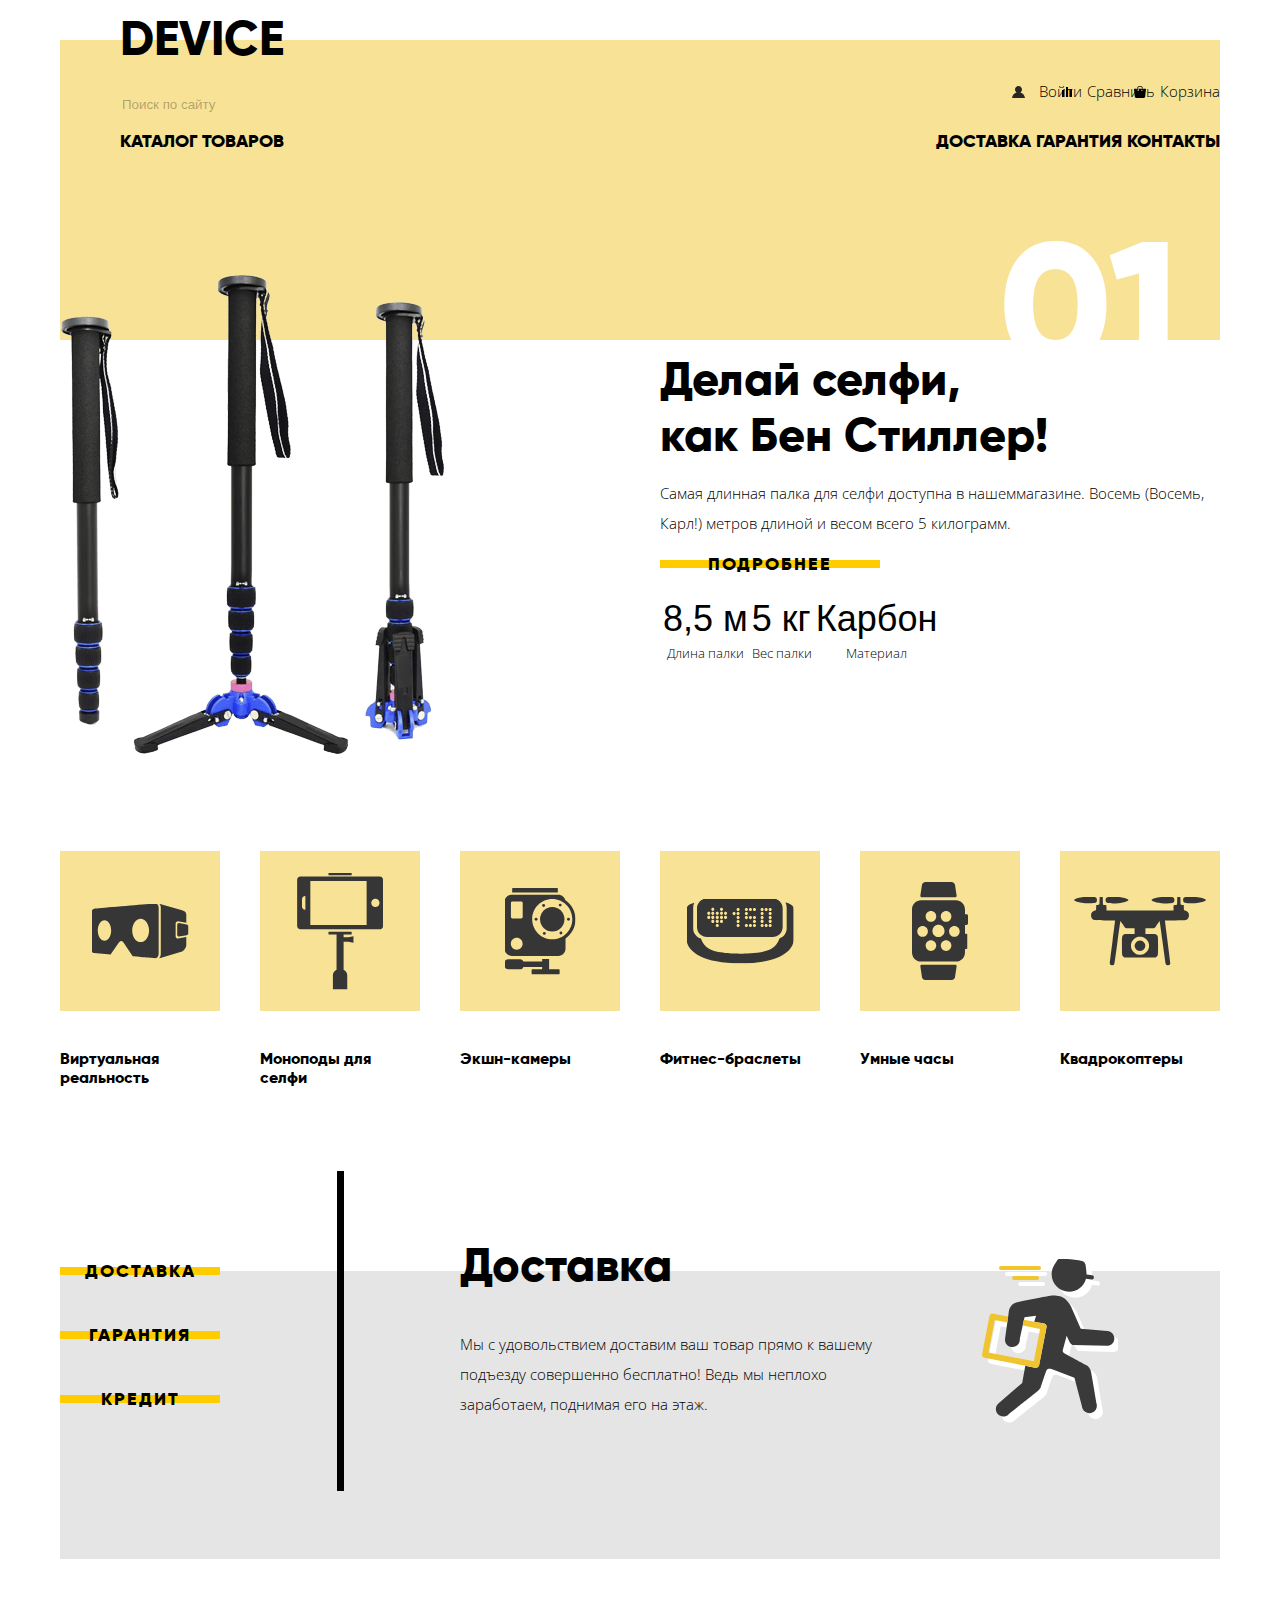
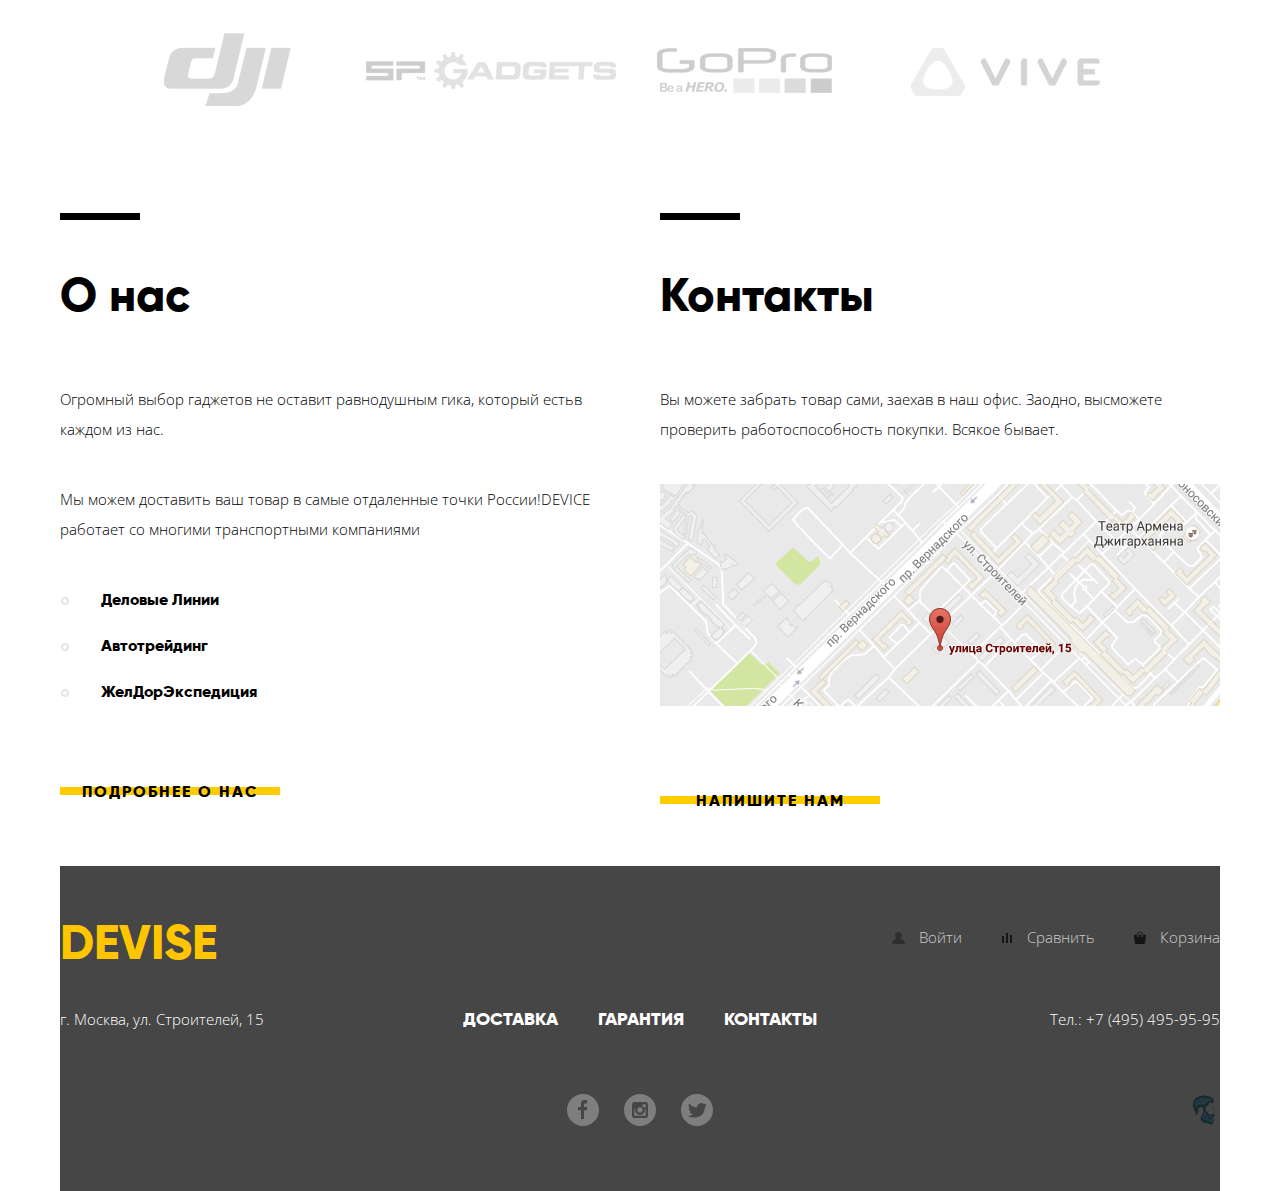
==== commit 40ae51b4: "Доделал оформление наведений" ====
--- a/index.html
+++ b/index.html
@@ -7,88 +7,84 @@
   <link rel="stylesheet" type="text/css" href="style.css">
 </head>
 <body>
+  <div style="background-color: #f7e296; width: 1160px; height: 300px; position: absolute; z-index: -1; top: 40px;"></div>
   <header>
-    <div class="bg-color-header"></div>
     <h1 id="logo"><a class="logo" href="#">Device</a></h1>
     <nav class="header-navigation">
       <h2 class="hidden">Навигация</h2>
-      <div class="column column-right">
-        <section class="header-navigation__user">
-          <h3 class="hidden">Пользотельская навигация</h3>
-          <ul class="header-navigation__user-list">
-            <li class="header-navigation__user-item        
-                       header-navigation__user-item__login">
-              <a href="#">Войти</a>
-            </li>
-            <li class="header-navigation__user-item        
-                       header-navigation__user-item__compare">
-              <a href="#">Сравнить</a>
-            </li>
-            <li class="header-navigation__user-item        
-                       header-navigation__user-item__cart">
-              <a href="#">Корзина</a>
-            </li>
-          </ul>
-        </section>
-      </div>
+      <section class="header-navigation__user">
+        <h3 class="hidden">Пользотельская навигация</h3>
+        <form class="search-form" action="#">
+            <input class="search__input"
+                   type="search"
+                   placeholder="Поиск по сайту"><!--
+            --><input class="search__button"
+                   type="submit"
+                   value="Найти">
+        </form>
+        <ul class="header-navigation__user-list">
+          <li class="header-navigation__user-item        
+                     header-navigation__user-item__login">
+            <a href="#">Войти</a>
+          </li>
+          <li class="header-navigation__user-item        
+                     header-navigation__user-item__compare">
+            <a href="#">Сравнить</a>
+          </li>
+          <li class="header-navigation__user-item        
+                     header-navigation__user-item__cart">
+            <a href="#">Корзина</a>
+          </li>
+        </ul>
+      </section>
       <section class="header-navigation__site">
         <h3 class="hidden">Навигация по сайту</h3>
-        <div class="column column-left">
-          <ul class="header-navigation__site__goods-list">
-            <li class="header-navigation__goods-item            
-                       header-navigation__goods-item__search">
-              <form action="#">
-                <input class="search__input" type="search" placeholder="Поиск по сайту"><input class="search__button" type="submit" value="Найти">
-              </form>
-            </li>
-            <li class="header-navigation__goods-item
-                       header-navigation__goods-item__catalog">
-              <a href="#">Каталог товаров</a>
-              <ul class="header-navigation__catalog-list">
-                <div class="catalog-item_column">
-                  <li class="header-navigation__catalog-item">
-                    <a href="#">Виртуальная реальность</a>
-                  </li>
-                  <li class="header-navigation__catalog-item">
-                    <a href="#">Моноподы для селфи</a>
-                  </li>
-                  <li class="header-navigation__catalog-item">
-                    <a href="#">Экшн-камеры</a>
-                  </li>
-                </div><!--
-                --><div class="catalog-item_column">
-                  <li class="header-navigation__catalog-item">
-                    <a href="#">Фитнес-браслеты</a>
-                  </li>
-                  <li class="header-navigation__catalog-item">
-                    <a href="#">Умные часы</a>
-                  </li>
-                </div><!--
-                --><div class="catalog-item_column">
-                  <li class="header-navigation__catalog-item">
-                    <a href="#">Квадрокоптеры</a>
-                  </li>
-                </div>
-              </ul>
-            </li>
-          </ul>
-        </div>
-        <div class="colum-right">
-          <ul class="header-navigation__site__services-list">
-            <li class="header-navigation__services-item
-                       header-navigation__services-item__delivery">
-              <a href="#">Доставка</a>
-            </li>
-            <li class="header-navigation__services-item
-                       header-navigation__services-item__warranty">
-              <a href="#">Гарантия</a>
-            </li>
-            <li class="header-navigation__services-item
-                       header-navigation__services-item__contacts">
-              <a href="#">Контакты</a>
-            </li>
-          </ul>
-        </div>
+        <ul class="header-navigation__site__goods-list">
+          <li class="header-navigation__goods-item
+                      header-navigation__goods-item__catalog">
+            <a href="#">Каталог товаров</a>
+            <ul class="header-navigation__catalog-list">
+              <div class="catalog-item_column">
+                <li class="header-navigation__catalog-item">
+                  <a href="#">Виртуальная реальность</a>
+                </li>
+                <li class="header-navigation__catalog-item">
+                  <a href="#">Моноподы для селфи</a>
+                </li>
+                <li class="header-navigation__catalog-item">
+                  <a href="#">Экшн-камеры</a>
+                </li>
+              </div><!--
+              --><div class="catalog-item_column">
+                <li class="header-navigation__catalog-item">
+                  <a href="#">Фитнес-браслеты</a>
+                </li>
+                <li class="header-navigation__catalog-item">
+                  <a href="#">Умные часы</a>
+                </li>
+              </div><!--
+              --><div class="catalog-item_column">
+                <li class="header-navigation__catalog-item">
+                  <a href="#">Квадрокоптеры</a>
+                </li>
+              </div>
+            </ul>
+          </li>
+        </ul>
+        <ul class="header-navigation__site__services-list">
+          <li class="header-navigation__services-item
+                      header-navigation__services-item__delivery">
+            <a href="#">Доставка</a>
+          </li>
+          <li class="header-navigation__services-item
+                      header-navigation__services-item__warranty">
+            <a href="#">Гарантия</a>
+          </li>
+          <li class="header-navigation__services-item
+                      header-navigation__services-item__contacts">
+            <a href="#">Контакты</a>
+          </li>
+        </ul>
       </section>
     </nav>
   </header>
@@ -246,7 +242,7 @@
       <h2 class="hidden">Услуги</h2>
       <div class="column-left">
         <ul class="services__list">
-          <li class="services__item"><button class="button">Доставка</button></li>
+          <li class="services__item"><button class="button" focus>Доставка</button></li>
           <li class="services__item"><button class="button">Гарантия</button></li>
           <li class="services__item"><button class="button">Кредит</button></li>
         </ul>
--- a/style.css
+++ b/style.css
@@ -19,7 +19,7 @@
 }
 
 *:focus {outline: none;}
- 
+
 body {
   font-family: 'Gilroy ExtraBold', Helvetica, Arial, sans-serif;
   font-size: 18px;
@@ -30,7 +30,7 @@
 }
 
 a {text-decoration: none;}
-h1, h2, h3, h4, b {font-weight: 800; margin: 0; padding: 0;}
+h1, h2, h3, h4, b, dl, dd {margin: 0; padding: 0;}
 
 .hidden {
   position: absolute;
@@ -103,8 +103,13 @@
 
 /*КНОПКА В О НАС И КОНТАКТЫ*/
 .main-container .button {font-size: 16px;}
-.main-container .button::after {bottom: 26px;}
-.main-container .button:hover::after, .main-container .button:focus::after {bottom: 9px;}
+.main-container .button::after {bottom: 27px;}
+.main-container .button:hover::after, .main-container .button:focus::after {bottom: 10px;}
+
+/*КНОПКА В ТОВАРАХ*/
+.good__item_hover .button {width: 100%;}
+.good__item_hover .button::after {left: 66px;}
+
 
 /*ИКОНКИ В МЕНЮ ПОЛЬЗОВАТЕЛЯ*/
 
@@ -135,22 +140,26 @@
 
 /*\\\\\\\\\\\\\\\\\\\\\\\\\\\\\\\\\\\\\\\\\\\\\\\\\\\\\\\\\\\\*/
 
-.bg-color-header {
+/*.bg-color-header {
   background-color: #f7e296;
   width: 1160px;
   height: 300px;
   position: absolute;
   z-index: -1;
   top: 40px;
-}
+}*/
 
 /*ШАПКА*/
 
 header {
-  margin-bottom: 80px;
-  margin-top: 22px;
+  margin-top: 40px;
+  margin-bottom: 45px;
+  padding-top: 40px;
+  padding-left: 60px;
   width: 1160px;
-  height: 150px;
+  height: 186px;
+  background-color: #f7e296;
+  position: relative;
 }
 
 header a{
@@ -173,11 +182,24 @@
   font-size: 48px;
   line-height: 34px;
 }
+#logo {position: absolute; top: -18px}
+
+.header-navigation__user,
+.header-navigation__site {height: 50px; pa}
+.search-form,
+.header-navigation__user-list, 
+.header-navigation__site__goods-list,
+.header-navigation__site__services-list {display: inline-block;}
+
+.search-form,
+.header-navigation__site__goods-list {float: left;}
+
+.header-navigation__user-list,
+.header-navigation__site__services-list {float: right;}
 
 .header-navigation__user-item,
 .header-navigation__services-item {
-  display: inline-block;
-  margin-left: 40px;
+  display: inline;
 }
 
 .header-navigation__user-list a{
@@ -201,9 +223,7 @@
 .search__input:hover::-moz-placeholder {color: rgba(0, 0, 0, 0.6);}
 .search__input:hover::-webkit-input-placeholder {color: rgba(0, 0, 0, 0.6);}
 
-.search__input:focus {
-  border-bottom: 2px solid black;
-}
+.search__input:focus {border-bottom: 2px solid black;}
 
 .search__button {
   margin-left: 0;
@@ -212,10 +232,10 @@
   padding: 15px;
   height: 50px;
   color: black;
-  /* display: none; */
-}
-
-/*.search__input:focus + .search__button {display: inline-block;}*/
+  display: none;
+}
+
+.search__input:focus + .search__button {display: inline-block;}
 
 .search__button:hover {
   background-color: black;
@@ -230,18 +250,20 @@
 .header-navigation__catalog-list {
   display: none;
   width: 1160px;
-  height: 175px;
-  position: absolute;
+  height: 187px;
+  position: absolute;
+  left: 0;
   background-color: #f7e296;
   z-index: 1;
   padding-top: 30px;
+  padding-left: 60px;
 }
 
 .catalog-item_column {
   display: inline-block;
   width: 180px;
   height: 100px;
-  float: left;
+  vertical-align: top;
   margin: 0;
   margin-right: 55px;
 }
@@ -546,6 +568,301 @@
 
 .contacts img {margin-bottom: 80px;}
 
+
+/*КАТАЛОГ*/
+.catalog a {color: black;}
+.catalog fieldset {margin: 0; padding: 0; border: none}
+.catalog ul {list-style: none; margin: 0; padding: 0;}
+.catalog form {font-size: 18px; line-height: 24px;}
+.filters__form li {
+  font-family: "Open Sans", Arial, Helvetica, sans-serif;
+  font-size: 14px;
+  font-weight: 300;
+  line-height: 40px;
+}
+.goods figure {margin: 0; padding: 0;}
+
+.catalog-nav__item, .sort-type__item, .pages__item, .price__item {display: inline;}
+.goods__item {display: inline-block;}
+
+/*ХЛЕБНЫЕ КРОШКИ*/
+.catalog-nav {
+  width: 1160px;
+  padding-left: 60px;
+  margin-bottom: 53px;
+}
+.catalog-nav h2 {
+  font-size: 47px;
+  line-height: 48px;
+  margin-bottom: 40px;
+}
+
+.catalog-nav__item a {opacity: 0.3;}
+.catalog-nav__item a:hover,
+.catalog-nav__item a:focus {opacity: 1;}
+
+.catalog-nav__item a:active {opacity: 0.7;}
+
+.catalog-nav__item {
+  font-family: "Open Sans", Arial, Helvetica, sans-serif;
+  font-size: 14px;
+  font-weight: 300;
+  line-height: 24px;
+  margin-right: 40px;
+  position: relative;
+}
+
+.catalog-nav__item:not(:last-of-type)::after {
+  content: "";
+  position: absolute;
+  display: block;
+  height: 7px;
+  width: 4px;
+  top: 7px;
+  right: -24px;
+  background-image: url(img/icons/nav-arrow.svg);
+  background-repeat: no-repeat;
+  background-position: center;
+}
+
+
+/*ФИЛЬТРЫ СЛЕВА*/
+.catalog-filtres { 
+  height: 1245px;
+  padding-left: 60px;
+  background-color: #efefef;
+}
+
+.filtres__name {
+  display: inline-block;
+  height: 70px;
+  width: 270px;
+  text-transform: uppercase;
+  letter-spacing: 3px;
+  padding: 0;
+  padding-top: 23px;
+  margin-bottom: 70px;
+  text-align: left;
+  /*background-color: #dbdbdb;*/
+}
+
+fieldset.filter {
+  display: block;
+  width: 200px;
+  position: relative;
+  padding-top: 15px;
+  border-top: 2px solid black;
+  margin-bottom: 40px;
+}
+
+legend.filter__name {
+  display: block; 
+  float:left; 
+  width: 200px;
+  margin-bottom: 20px;
+}
+
+.color__item label, .bluetooth__item label {padding-left: 40px;}
+
+.color__label, .bluetooth__label {position: relative;}
+
+.color__label::after,
+.bluetooth__label::after {
+  content: "";
+  position: absolute;
+  display: block;
+  left: -40px;
+  width: 25px;
+  height: 25px;
+  background-repeat: no-repeat;
+  background-position: center;
+}
+
+.color__label::after {
+  top: -2px;
+  background-image: url(img/icons/filtres/checkbox-off.svg);
+}
+
+.bluetooth__label::after {
+  top: -3px;
+  background-image: url(img/icons/filtres/radio-off.svg);}
+
+
+.color__input:checked + .color__label::after  {
+  width: 27px;
+  left: -39px;
+  background-image: url(img/icons/filtres/checkbox-on.svg);
+  background-repeat: no-repeat;
+  background-position: center;;
+}
+
+.bluetooth__input:checked + .bluetooth__label::after {background-image: url(img/icons/filtres/radio-on.svg);}
+
+
+.goods-catalog {
+  width: 830px; 
+  padding-left: 70px;
+  background-color: white;
+  position: relative;
+}
+
+
+/*ФИЛЬТРЫ В ЦЕНТРЕ*/
+.goods-catalog__sort-type {
+  height: 70px;
+  background-color: #ebebeb;
+  margin-bottom: 70px;
+}
+.goods-catalog .filtres__name {
+  width: 153px;
+  margin-bottom: 0;
+  margin-right: 55px;
+}
+
+.sort-type__list {
+
+  display: inline-block;
+  font-family: "Open Sans", Arial, Helvetica, sans-serif;
+  font-size: 14px;
+  font-weight: 300;
+  line-height: 18px;
+}
+
+.sort-type__item a {opacity: 0.2;}
+.sort-type__item a:hover {opacity: 0.4;}
+.sort-type__item a:active {opacity: 1;}
+
+.sort-type__item {margin-right: 30px;}
+
+.sort-type__sort-arrow {position: absolute; right: 0; top: 24px;}
+
+.sort-type__to-increase {
+  display: inline-block;
+  opacity: 0.2;
+  width: 0;
+  height: 0;
+  margin-right: 20px;
+  border-left: 5px solid transparent;
+  border-right: 5px solid transparent;
+  border-top: 10px solid black;
+}
+
+.sort-type__to-decrease {
+  display: inline-block;
+  opacity: 0.2;
+  width: 0; 
+  height: 0;
+  border-left: 5px solid transparent;
+  border-right: 5px solid transparent;
+  border-bottom: 10px solid black;
+}
+
+.sort-type__to-increase:hover,
+.sort-type__to-decrease:hover {opacity: 0.4;}
+
+.sort-type__to-increase:active,
+.sort-type__to-decrease:active {opacity: 1;}
+
+/*ТОВАРЫ*/
+.goods {margin-bottom: 40px;}
+.goods__item:nth-of-type(2n+1) {margin-right: 40px;}
+.goods__item:nth-of-type(1),
+.goods__item:nth-of-type(2) {margin-bottom: 50px;}
+
+.goods__item {position: relative;}
+
+.good__item_hover {
+  position: absolute;
+  display: none;
+  padding-top: 152px;
+  top: 0;
+  height: 380px;
+  width: 360px;
+  background-color: rgba(238, 238, 238, 0.7);
+}
+.goods__item:hover .good__item_hover {display: block;}
+
+.good__item_hover span {
+  display: block;
+  opacity: 0.4;
+  width: 100%;
+  font-family: "Open Sans", Arial, Helvetica, sans-serif;
+  font-size: 13px;
+  font-weight: 300;
+  line-height: 36px;
+  text-align: center;
+}
+
+.good__item_hover span:hover {opacity: 1;}
+.good__item_hover span:active {opacity: 0.2;}
+
+.item__features {
+  position: relative;
+  height: 48px;
+  margin-top: 40px;
+}
+.item__features dt {
+  position: absolute; 
+  left: 0
+}
+
+.item__features dd {
+  position: absolute; 
+  right: 0; 
+  font-family: 'Gilroy'; 
+  font-size: 16px; 
+  font-weight: 300;
+}
+
+
+.goods__item__info:hover::after {display: block;}
+/*СТРАНИЦЫ*/
+.pages {
+  height: 70px;
+  width: 760px;
+  position: relative;
+  background-color: #efefef;
+}
+
+.pages__scroll, .pages__list {
+  display: inline-block;
+  position: absolute;
+  text-align: center;
+}
+
+.pages__scroll {
+  padding-top: 23px;
+  width: 126px;
+  height: inherit;
+  text-transform: uppercase;
+  letter-spacing: 3px;
+}
+
+.pages__scroll__back {left: 0;}
+.pages__scroll__forward {right: 0;}
+
+.pages__scroll:hover, 
+.pages__scroll:focus {background-color: #d9d9d9;}
+
+.pages__scroll:active span {opacity: 0.3;}
+
+.pages__list {
+  top: 50%;
+  left: 50%;
+  transform: translate(-50%, -50%);
+}
+
+.pages__item {
+ opacity: 0.2;
+ margin-right: 30px;
+}
+.pages__item:last-of-type {margin-right: 0;}
+
+.pages__item:hover {opacity: 0.4;}
+.pages__item:active {opacity: 1;}
+
+
+
 /*ПОДВАЛ*/
 footer {
   background-color: #464646;
